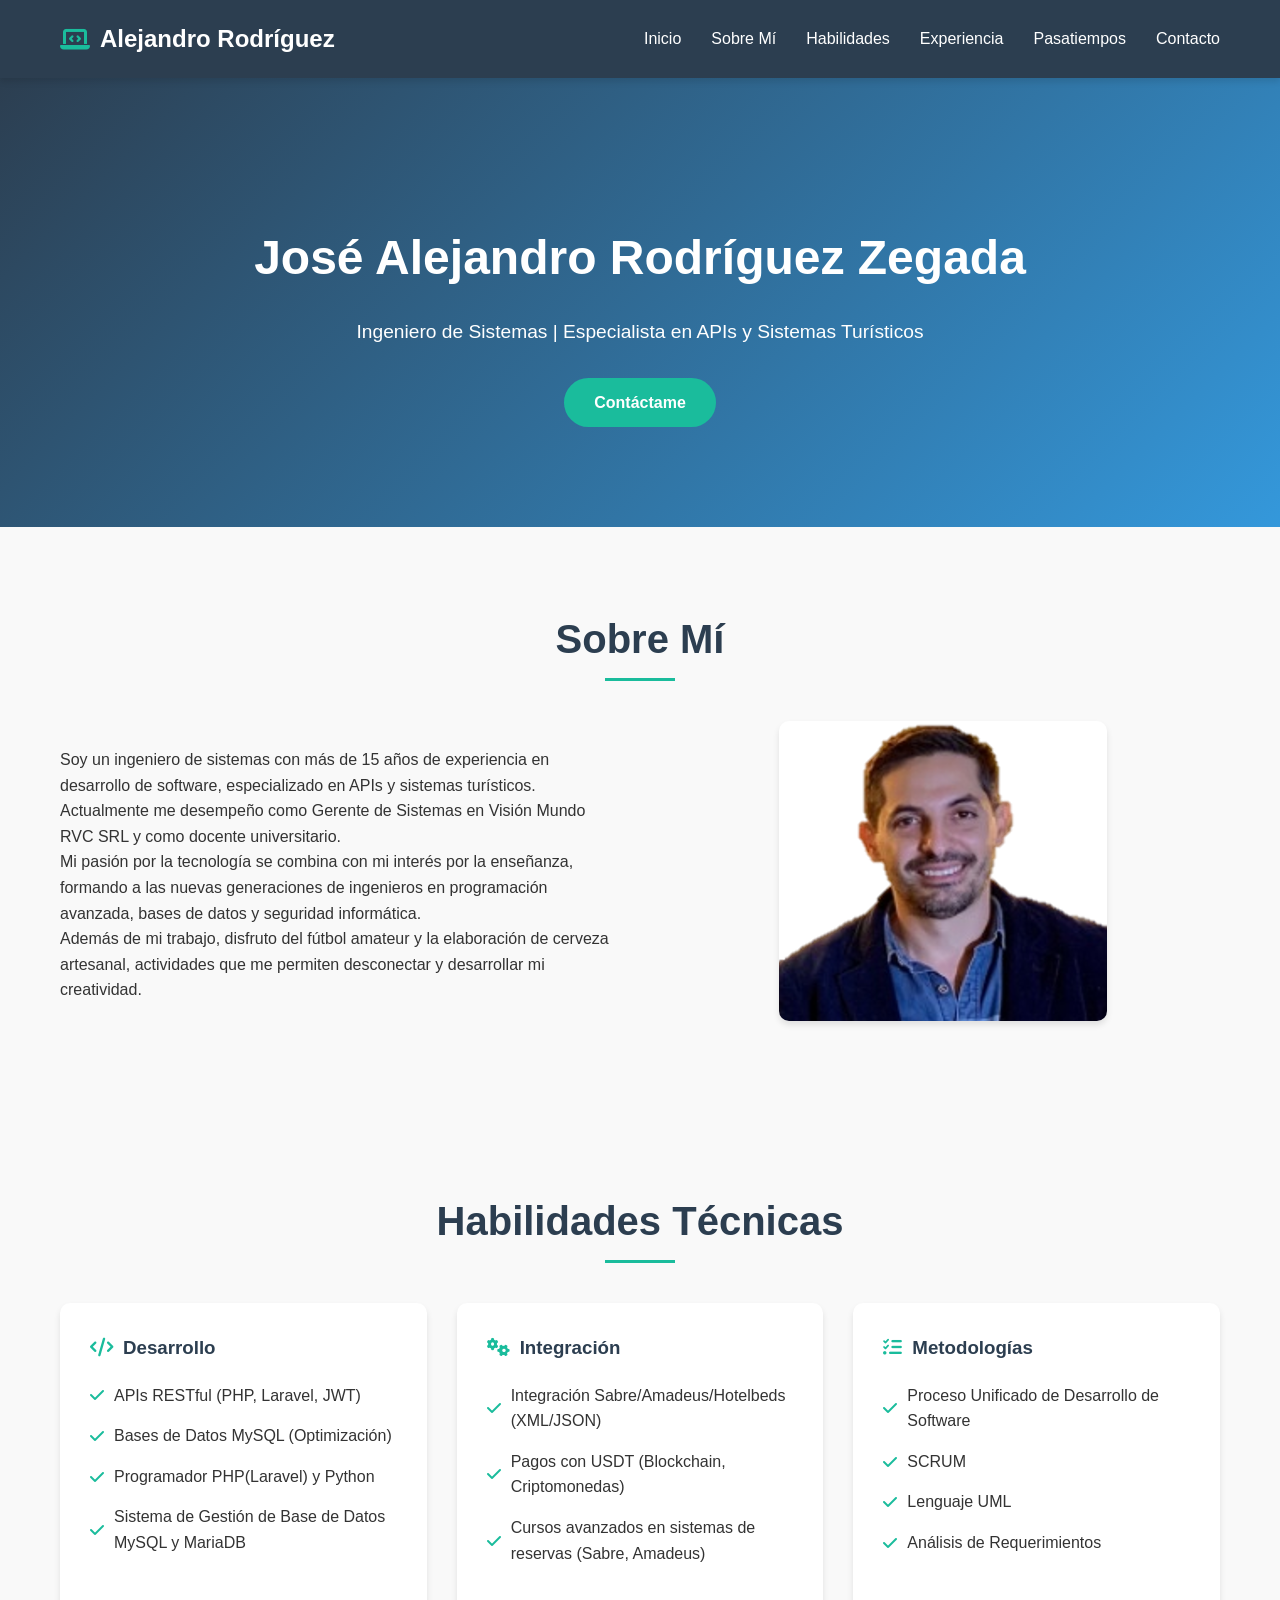
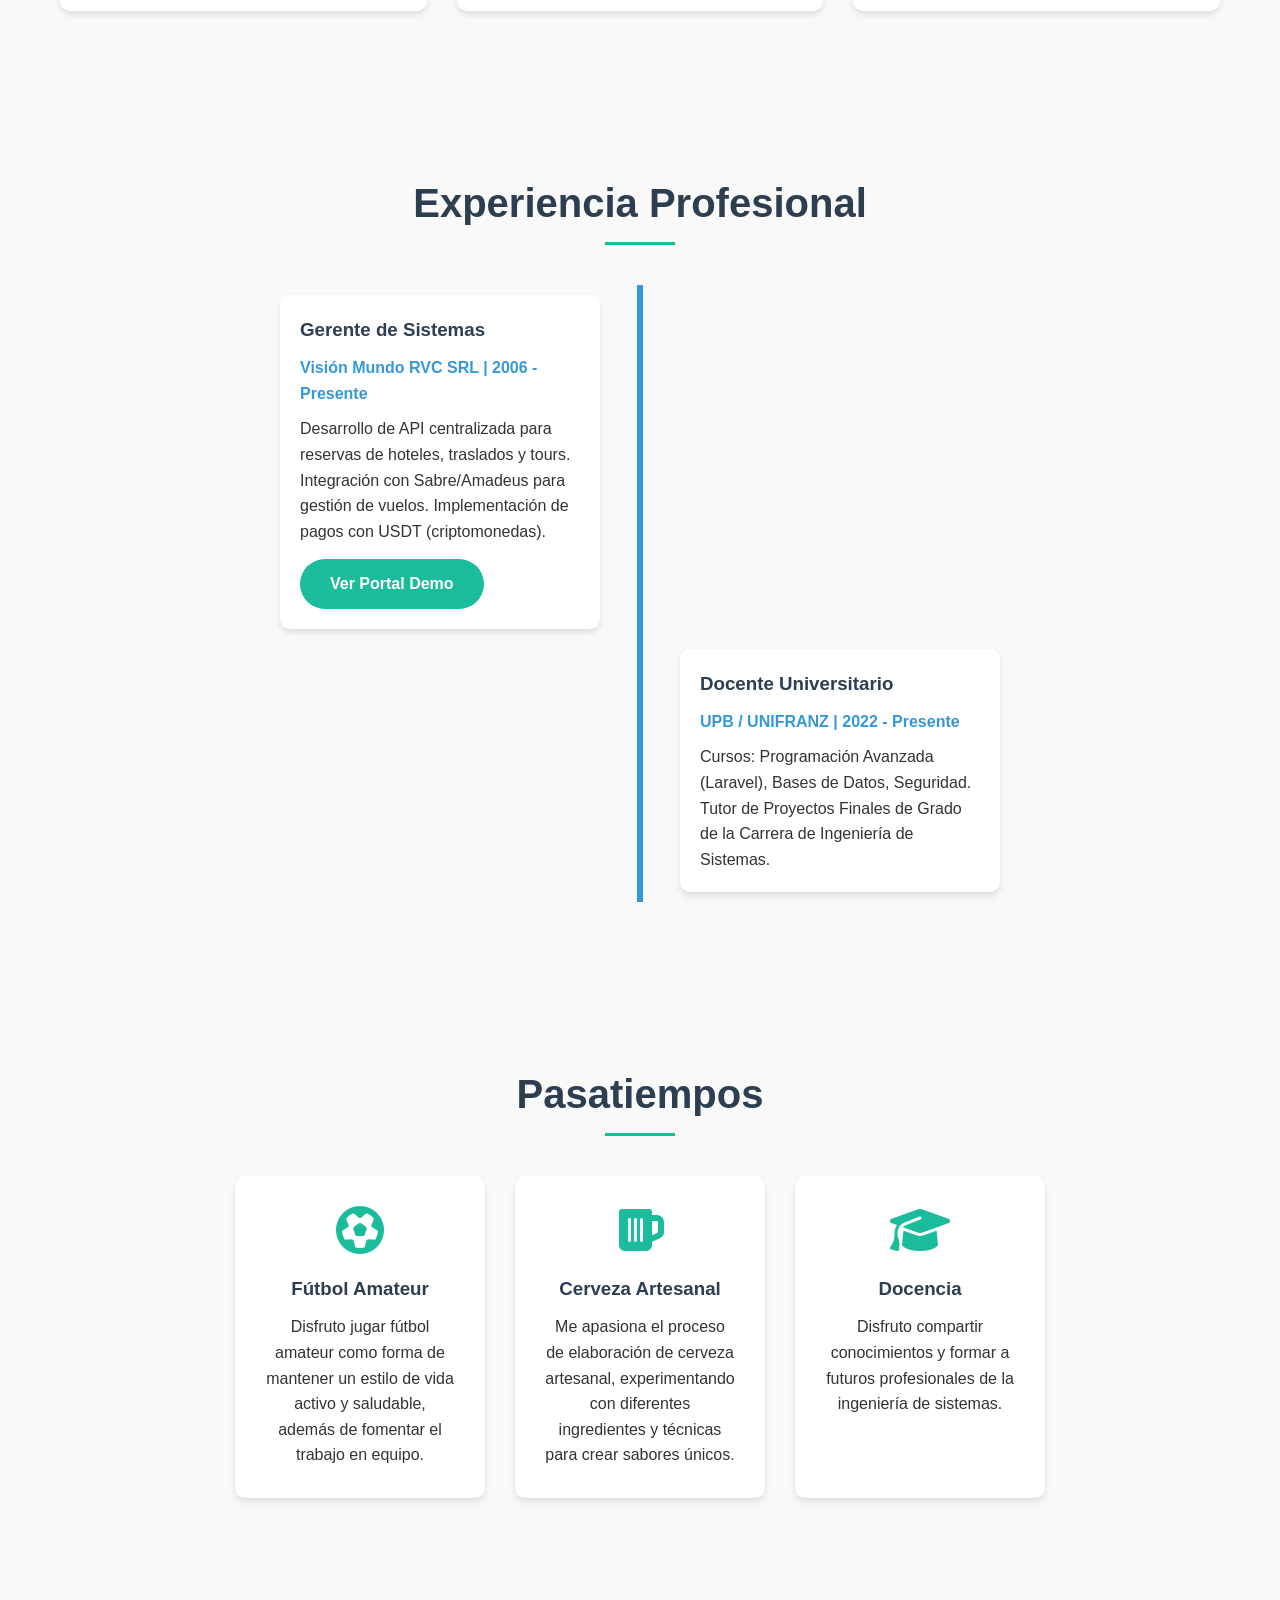
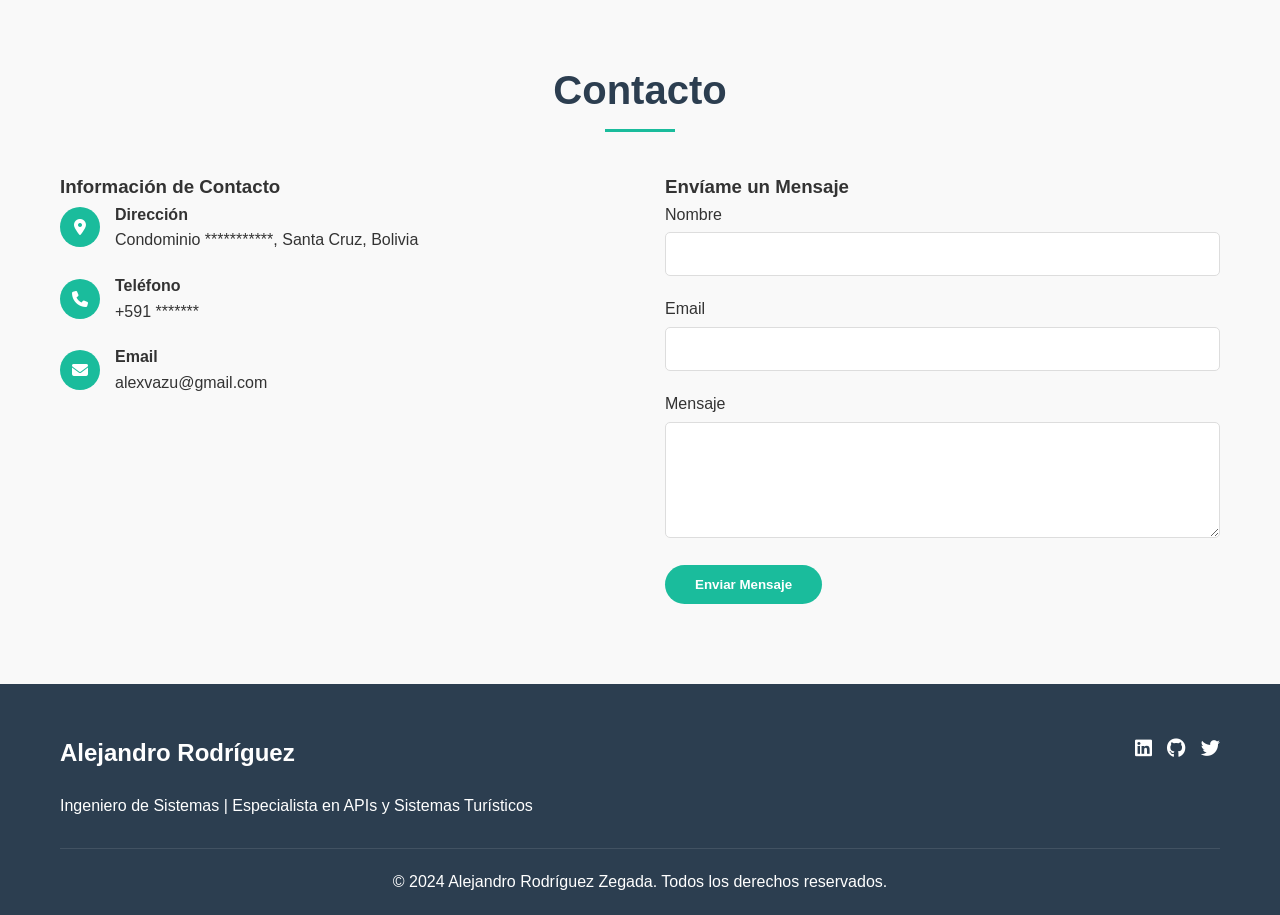
==== index.html @ cf1eb177 "Favicon Feliz Favicon Feliz" ====
<!DOCTYPE html>
<html lang="es">
<head>
    <meta charset="UTF-8">
    <meta name="viewport" content="width=device-width, initial-scale=1.0">
    <title>Alejandro Rodríguez Zegada - Ingeniero de Sistemas</title>
        <link rel="icon" href="data:image/svg+xml,<svg xmlns='http://www.w3.org/2000/svg' viewBox='0 0 100 100'><circle cx='50' cy='50' r='45' fill='%232c3e50'/><circle cx='50' cy='35' r='12' fill='white'/><path d='M38,58 Q50,68 62,58 L62,65 Q50,75 38,65 Z' fill='white'/></svg>">
    <link rel="stylesheet" href="https://cdnjs.cloudflare.com/ajax/libs/font-awesome/6.4.0/css/all.min.css">
    <style>
        :root {
            --primary-color: #2c3e50;
            --secondary-color: #3498db;
            --accent-color: #1abc9c;
            --light-color: #ecf0f1;
            --dark-color: #2c3e50;
            --text-color: #333;
            --shadow: 0 4px 6px rgba(0, 0, 0, 0.1);
        }

        * {
            margin: 0;
            padding: 0;
            box-sizing: border-box;
            font-family: 'Segoe UI', Tahoma, Geneva, Verdana, sans-serif;
        }

        body {
            background-color: #f9f9f9;
            color: var(--text-color);
            line-height: 1.6;
        }

        .container {
            max-width: 1200px;
            margin: 0 auto;
            padding: 0 20px;
        }

        /* Header & Navigation */
        header {
            background-color: var(--primary-color);
            color: white;
            position: fixed;
            width: 100%;
            top: 0;
            z-index: 1000;
            box-shadow: var(--shadow);
        }

        nav {
            display: flex;
            justify-content: space-between;
            align-items: center;
            padding: 20px 0;
        }

        .logo {
            font-size: 1.5rem;
            font-weight: bold;
            display: flex;
            align-items: center;
        }

        .logo i {
            margin-right: 10px;
            color: var(--accent-color);
        }

        .nav-links {
            display: flex;
            list-style: none;
        }

        .nav-links li {
            margin-left: 30px;
        }

        .nav-links a {
            color: white;
            text-decoration: none;
            font-weight: 500;
            transition: color 0.3s;
        }

        .nav-links a:hover {
            color: var(--accent-color);
        }

        .hamburger {
            display: none;
            cursor: pointer;
        }

        /* Hero Section */
        .hero {
            background: linear-gradient(135deg, var(--primary-color), var(--secondary-color));
            color: white;
            padding: 150px 0 100px;
            text-align: center;
            margin-top: 70px;
        }

        .hero h1 {
            font-size: 3rem;
            margin-bottom: 20px;
        }

        .hero p {
            font-size: 1.2rem;
            max-width: 700px;
            margin: 0 auto 30px;
        }

        .btn {
            display: inline-block;
            background-color: var(--accent-color);
            color: white;
            padding: 12px 30px;
            border-radius: 30px;
            text-decoration: none;
            font-weight: bold;
            transition: all 0.3s;
            border: none;
            cursor: pointer;
        }

        .btn:hover {
            background-color: #16a085;
            transform: translateY(-3px);
            box-shadow: 0 10px 20px rgba(0, 0, 0, 0.2);
        }

        /* Sections */
        section {
            padding: 80px 0;
        }

        .section-title {
            text-align: center;
            margin-bottom: 50px;
            position: relative;
        }

        .section-title h2 {
            font-size: 2.5rem;
            color: var(--primary-color);
            display: inline-block;
        }

        .section-title h2::after {
            content: '';
            position: absolute;
            width: 70px;
            height: 3px;
            background-color: var(--accent-color);
            bottom: -10px;
            left: 50%;
            transform: translateX(-50%);
        }

        /* About Section */
        .about-content {
            display: flex;
            align-items: center;
            gap: 50px;
        }

        .about-text {
            flex: 1;
        }

        .about-image {
            flex: 1;
            text-align: center;
        }

        .about-image img {
            max-width: 100%;
            border-radius: 10px;
            box-shadow: var(--shadow);
        }

        /* Skills Section */
        .skills-container {
            display: grid;
            grid-template-columns: repeat(auto-fit, minmax(300px, 1fr));
            gap: 30px;
        }

        .skill-category {
            background-color: white;
            padding: 30px;
            border-radius: 10px;
            box-shadow: var(--shadow);
            transition: transform 0.3s;
        }

        .skill-category:hover {
            transform: translateY(-10px);
        }

        .skill-category h3 {
            color: var(--primary-color);
            margin-bottom: 20px;
            display: flex;
            align-items: center;
        }

        .skill-category h3 i {
            margin-right: 10px;
            color: var(--accent-color);
        }

        .skill-list {
            list-style: none;
        }

        .skill-list li {
            margin-bottom: 15px;
            display: flex;
            align-items: center;
        }

        .skill-list li i {
            color: var(--accent-color);
            margin-right: 10px;
        }

        /* Experience Section */
        .timeline {
            position: relative;
            max-width: 800px;
            margin: 0 auto;
        }

        .timeline::after {
            content: '';
            position: absolute;
            width: 6px;
            background-color: var(--secondary-color);
            top: 0;
            bottom: 0;
            left: 50%;
            margin-left: -3px;
        }

        .timeline-item {
            padding: 10px 40px;
            position: relative;
            width: 50%;
            box-sizing: border-box;
        }

        .timeline-item:nth-child(odd) {
            left: 0;
        }

        .timeline-item:nth-child(even) {
            left: 50%;
        }

        .timeline-content {
            padding: 20px;
            background-color: white;
            border-radius: 10px;
            box-shadow: var(--shadow);
        }

        .timeline-content h3 {
            color: var(--primary-color);
            margin-bottom: 10px;
        }

        .timeline-content .date {
            color: var(--secondary-color);
            font-weight: bold;
            margin-bottom: 10px;
        }

        /* Hobbies Section */
        .hobbies-container {
            display: flex;
            justify-content: center;
            gap: 30px;
            flex-wrap: wrap;
        }

        .hobby-card {
            background-color: white;
            border-radius: 10px;
            padding: 30px;
            width: 250px;
            text-align: center;
            box-shadow: var(--shadow);
            transition: transform 0.3s;
        }

        .hobby-card:hover {
            transform: translateY(-10px);
        }

        .hobby-card i {
            font-size: 3rem;
            color: var(--accent-color);
            margin-bottom: 20px;
        }

        .hobby-card h3 {
            color: var(--primary-color);
            margin-bottom: 10px;
        }

        /* Contact Section */
        .contact-container {
            display: flex;
            gap: 50px;
        }

        .contact-info {
            flex: 1;
        }

        .contact-form {
            flex: 1;
        }

        .contact-item {
            display: flex;
            align-items: center;
            margin-bottom: 20px;
        }

        .contact-item i {
            background-color: var(--accent-color);
            color: white;
            width: 40px;
            height: 40px;
            border-radius: 50%;
            display: flex;
            align-items: center;
            justify-content: center;
            margin-right: 15px;
        }

        .form-group {
            margin-bottom: 20px;
        }

        .form-group label {
            display: block;
            margin-bottom: 5px;
            font-weight: 500;
        }

        .form-group input,
        .form-group textarea {
            width: 100%;
            padding: 12px;
            border: 1px solid #ddd;
            border-radius: 5px;
            font-size: 1rem;
        }

        /* Footer */
        footer {
            background-color: var(--primary-color);
            color: white;
            padding: 50px 0 20px;
        }

        .footer-content {
            display: flex;
            justify-content: space-between;
            margin-bottom: 30px;
        }

        .footer-logo {
            font-size: 1.5rem;
            font-weight: bold;
            margin-bottom: 20px;
        }

        .social-links {
            display: flex;
            gap: 15px;
        }

        .social-links a {
            color: white;
            font-size: 1.2rem;
            transition: color 0.3s;
        }

        .social-links a:hover {
            color: var(--accent-color);
        }

        .copyright {
            text-align: center;
            padding-top: 20px;
            border-top: 1px solid rgba(255, 255, 255, 0.1);
        }

        /* Responsive Design */
        @media (max-width: 768px) {
            .nav-links {
                display: none;
                flex-direction: column;
                position: absolute;
                top: 70px;
                left: 0;
                width: 100%;
                background-color: var(--primary-color);
                padding: 20px;
                box-shadow: var(--shadow);
            }

            .nav-links.active {
                display: flex;
            }

            .nav-links li {
                margin: 10px 0;
            }

            .hamburger {
                display: block;
            }

            .hero h1 {
                font-size: 2.2rem;
            }

            .about-content {
                flex-direction: column;
            }

            .timeline::after {
                left: 31px;
            }

            .timeline-item {
                width: 100%;
                padding-left: 70px;
                padding-right: 25px;
            }

            .timeline-item:nth-child(even) {
                left: 0;
            }

            .contact-container {
                flex-direction: column;
            }
        }
    </style>
</head>
<body>
    <!-- Header & Navigation -->
    <header>
        <div class="container">
            <nav>
                <div class="logo">
                    <i class="fas fa-laptop-code"></i>
                    <span>Alejandro Rodríguez</span>
                </div>
                <ul class="nav-links">
                    <li><a href="#home">Inicio</a></li>
                    <li><a href="#about">Sobre Mí</a></li>
                    <li><a href="#skills">Habilidades</a></li>
                    <li><a href="#experience">Experiencia</a></li>
                    <li><a href="#hobbies">Pasatiempos</a></li>
                    <li><a href="#contact">Contacto</a></li>
                </ul>
                <div class="hamburger">
                    <i class="fas fa-bars"></i>
                </div>
            </nav>
        </div>
    </header>

    <!-- Hero Section -->
    <section id="home" class="hero">
        <div class="container">
            <h1>José Alejandro Rodríguez Zegada</h1>
            <p>Ingeniero de Sistemas | Especialista en APIs y Sistemas Turísticos</p>
            <a href="#contact" class="btn">Contáctame</a>
        </div>
    </section>

    <!-- About Section -->
    <section id="about" class="about">
        <div class="container">
            <div class="section-title">
                <h2>Sobre Mí</h2>
            </div>
            <div class="about-content">
                <div class="about-text">
                    <p>Soy un ingeniero de sistemas con más de 15 años de experiencia en desarrollo de software, especializado en APIs y sistemas turísticos. Actualmente me desempeño como Gerente de Sistemas en Visión Mundo RVC SRL y como docente universitario.</p>
                    <p>Mi pasión por la tecnología se combina con mi interés por la enseñanza, formando a las nuevas generaciones de ingenieros en programación avanzada, bases de datos y seguridad informática.</p>
                    <p>Además de mi trabajo, disfruto del fútbol amateur y la elaboración de cerveza artesanal, actividades que me permiten desconectar y desarrollar mi creatividad.</p>
                </div>
                <div class="about-image">
                    <!-- Placeholder for profile image -->
                    
                        <img src="fotoAleTipoCarnet.png" alt="Alejandro Rodríguez Zegada" class="profile-img">
                    
                </div>
            </div>
        </div>
    </section>

    <!-- Skills Section -->
    <section id="skills" class="skills">
        <div class="container">
            <div class="section-title">
                <h2>Habilidades Técnicas</h2>
            </div>
            <div class="skills-container">
                <div class="skill-category">
                    <h3><i class="fas fa-code"></i> Desarrollo</h3>
                    <ul class="skill-list">
                        <li><i class="fas fa-check"></i> APIs RESTful (PHP, Laravel, JWT)</li>
                        <li><i class="fas fa-check"></i> Bases de Datos MySQL (Optimización)</li>
                        <li><i class="fas fa-check"></i> Programador PHP(Laravel) y Python</li>
                        <li><i class="fas fa-check"></i> Sistema de Gestión de Base de Datos MySQL y MariaDB</li>
                    </ul>
                </div>
                <div class="skill-category">
                    <h3><i class="fas fa-cogs"></i> Integración</h3>
                    <ul class="skill-list">
                        <li><i class="fas fa-check"></i> Integración Sabre/Amadeus/Hotelbeds (XML/JSON)</li>
                        <li><i class="fas fa-check"></i> Pagos con USDT (Blockchain, Criptomonedas)</li>
                        <li><i class="fas fa-check"></i> Cursos avanzados en sistemas de reservas (Sabre, Amadeus)</li>
                    </ul>
                </div>
                <div class="skill-category">
                    <h3><i class="fas fa-tasks"></i> Metodologías</h3>
                    <ul class="skill-list">
                        <li><i class="fas fa-check"></i> Proceso Unificado de Desarrollo de Software</li>
                        <li><i class="fas fa-check"></i> SCRUM</li>
                        <li><i class="fas fa-check"></i> Lenguaje UML</li>
                        <li><i class="fas fa-check"></i> Análisis de Requerimientos</li>
                    </ul>
                </div>
            </div>
        </div>
    </section>

    <!-- Experience Section -->
    <section id="experience" class="experience">
        <div class="container">
            <div class="section-title">
                <h2>Experiencia Profesional</h2>
            </div>
            <div class="timeline">
                <div class="timeline-item">
                    <div class="timeline-content">
                        <h3>Gerente de Sistemas</h3>
                        <div class="date">Visión Mundo RVC SRL | 2006 - Presente</div>
                        <p>Desarrollo de API centralizada para reservas de hoteles, traslados y tours. Integración con Sabre/Amadeus para gestión de vuelos. Implementación de pagos con USDT (criptomonedas).</p>
                        <a href="https://pruebas.travelamedida.com" target="_blank" class="btn" style="margin-top: 15px;">Ver Portal Demo</a>
                    </div>
                </div>
                <div class="timeline-item">
                    <div class="timeline-content">
                        <h3>Docente Universitario</h3>
                        <div class="date">UPB / UNIFRANZ | 2022 - Presente</div>
                        <p>Cursos: Programación Avanzada (Laravel), Bases de Datos, Seguridad. Tutor de Proyectos Finales de Grado de la Carrera de Ingeniería de Sistemas.</p>
                    </div>
                </div>
            </div>
        </div>
    </section>

    <!-- Hobbies Section -->
    <section id="hobbies" class="hobbies">
        <div class="container">
            <div class="section-title">
                <h2>Pasatiempos</h2>
            </div>
            <div class="hobbies-container">
                <div class="hobby-card">
                    <i class="fas fa-futbol"></i>
                    <h3>Fútbol Amateur</h3>
                    <p>Disfruto jugar fútbol amateur como forma de mantener un estilo de vida activo y saludable, además de fomentar el trabajo en equipo.</p>
                </div>
                <div class="hobby-card">
                    <i class="fas fa-beer"></i>
                    <h3>Cerveza Artesanal</h3>
                    <p>Me apasiona el proceso de elaboración de cerveza artesanal, experimentando con diferentes ingredientes y técnicas para crear sabores únicos.</p>
                </div>
                <div class="hobby-card">
                    <i class="fas fa-graduation-cap"></i>
                    <h3>Docencia</h3>
                    <p>Disfruto compartir conocimientos y formar a futuros profesionales de la ingeniería de sistemas.</p>
                </div>
            </div>
        </div>
    </section>

    <!-- Contact Section -->
    <section id="contact" class="contact">
        <div class="container">
            <div class="section-title">
                <h2>Contacto</h2>
            </div>
            <div class="contact-container">
                <div class="contact-info">
                    <h3>Información de Contacto</h3>
                    <div class="contact-item">
                        <i class="fas fa-map-marker-alt"></i>
                        <div>
                            <h4>Dirección</h4>
                            <p>Condominio ***********, Santa Cruz, Bolivia</p>
                        </div>
                    </div>
                    <div class="contact-item">
                        <i class="fas fa-phone"></i>
                        <div>
                            <h4>Teléfono</h4>
                            <p>+591 *******</p>
                        </div>
                    </div>
                    <div class="contact-item">
                        <i class="fas fa-envelope"></i>
                        <div>
                            <h4>Email</h4>
                            <p>alexvazu@gmail.com</p>
                        </div>
                    </div>
                </div>
                <div class="contact-form">
                    <h3>Envíame un Mensaje</h3>
    <form  action="https://formspree.io/f/mpwoknrr" id="contactForm" method="POST">
                        <div class="form-group">
                            <label for="name">Nombre</label>
                            <input type="text" id="name" name="name" required>
                        </div>
                        <div class="form-group">
                            <label for="email">Email</label>
                            <input type="email" name="email" id="email" required>
                        </div>
                        <div class="form-group">
                            <label for="message">Mensaje</label>
                            <textarea name="message" id="message" rows="5" required></textarea>
                        </div>
                         <div class="form-message" id="formMessage"></div>
                        <button type="submit" class="btn" id="submitBtn">Enviar Mensaje</button>
                       
                    </form>
                </div>
            </div>
        </div>
    </section>

    <!-- Footer -->
    <footer>
        <div class="container">
            <div class="footer-content">
                <div>
                    <div class="footer-logo">Alejandro Rodríguez</div>
                    <p>Ingeniero de Sistemas | Especialista en APIs y Sistemas Turísticos</p>
                </div>
                <div class="social-links">
                    <a href="#"><i class="fab fa-linkedin"></i></a>
                    <a href="#"><i class="fab fa-github"></i></a>
                    <a href="#"><i class="fab fa-twitter"></i></a>
                </div>
            </div>
            <div class="copyright">
                <p>&copy; 2024 Alejandro Rodríguez Zegada. Todos los derechos reservados.</p>
            </div>
        </div>
    </footer>

    <script>
        // Mobile Navigation Toggle
        const hamburger = document.querySelector('.hamburger');
        const navLinks = document.querySelector('.nav-links');

        hamburger.addEventListener('click', () => {
            navLinks.classList.toggle('active');
        });

        // Smooth Scrolling
        document.querySelectorAll('a[href^="#"]').forEach(anchor => {
            anchor.addEventListener('click', function (e) {
                e.preventDefault();
                
                const targetId = this.getAttribute('href');
                if (targetId === '#') return;
                
                const targetElement = document.querySelector(targetId);
                if (targetElement) {
                    window.scrollTo({
                        top: targetElement.offsetTop - 70,
                        behavior: 'smooth'
                    });
                    
                    // Close mobile menu if open
                    if (navLinks.classList.contains('active')) {
                        navLinks.classList.remove('active');
                    }
                }
            });
        });

        // Form Submission con Formspree
        const contactForm = document.getElementById('contactForm');
        const submitBtn = document.getElementById('submitBtn');
        const formMessage = document.getElementById('formMessage');

        contactForm.addEventListener('submit', async function(e) {
            e.preventDefault();
            
            // Cambiar texto del botón y deshabilitar
            submitBtn.innerHTML = '<i class="fas fa-spinner fa-spin"></i> Enviando...';
            submitBtn.disabled = true;
            
            try {
                const formData = new FormData(contactForm);
                const response = await fetch(contactForm.action, {
                    method: 'POST',
                    body: formData,
                    headers: {
                        'Accept': 'application/json'
                    }
                });
                
                if (response.ok) {
                    alert('¡Gracias por tu mensaje! Me pondré en contacto contigo pronto.');
                    contactForm.reset();
                    formMessage.textContent = '¡Gracias por tu mensaje! Me pondré en contacto contigo pronto.';
                    formMessage.className = 'form-message success';
                    contactForm.reset();
                } else {
                    throw new Error('Error en el envío');
                }
            } catch (error) {
                formMessage.textContent = 'Hubo un error al enviar el mensaje. Por favor, intenta nuevamente.';
                formMessage.className = 'form-message error';
            } finally {
                // Restaurar botón
                submitBtn.innerHTML = 'Enviar Mensaje';
                submitBtn.disabled = false;
                
                // Ocultar mensaje después de 5 segundos
                setTimeout(() => {
                    formMessage.style.display = 'none';
                }, 5000);
            }
        });
    </script>
</body>
</html>
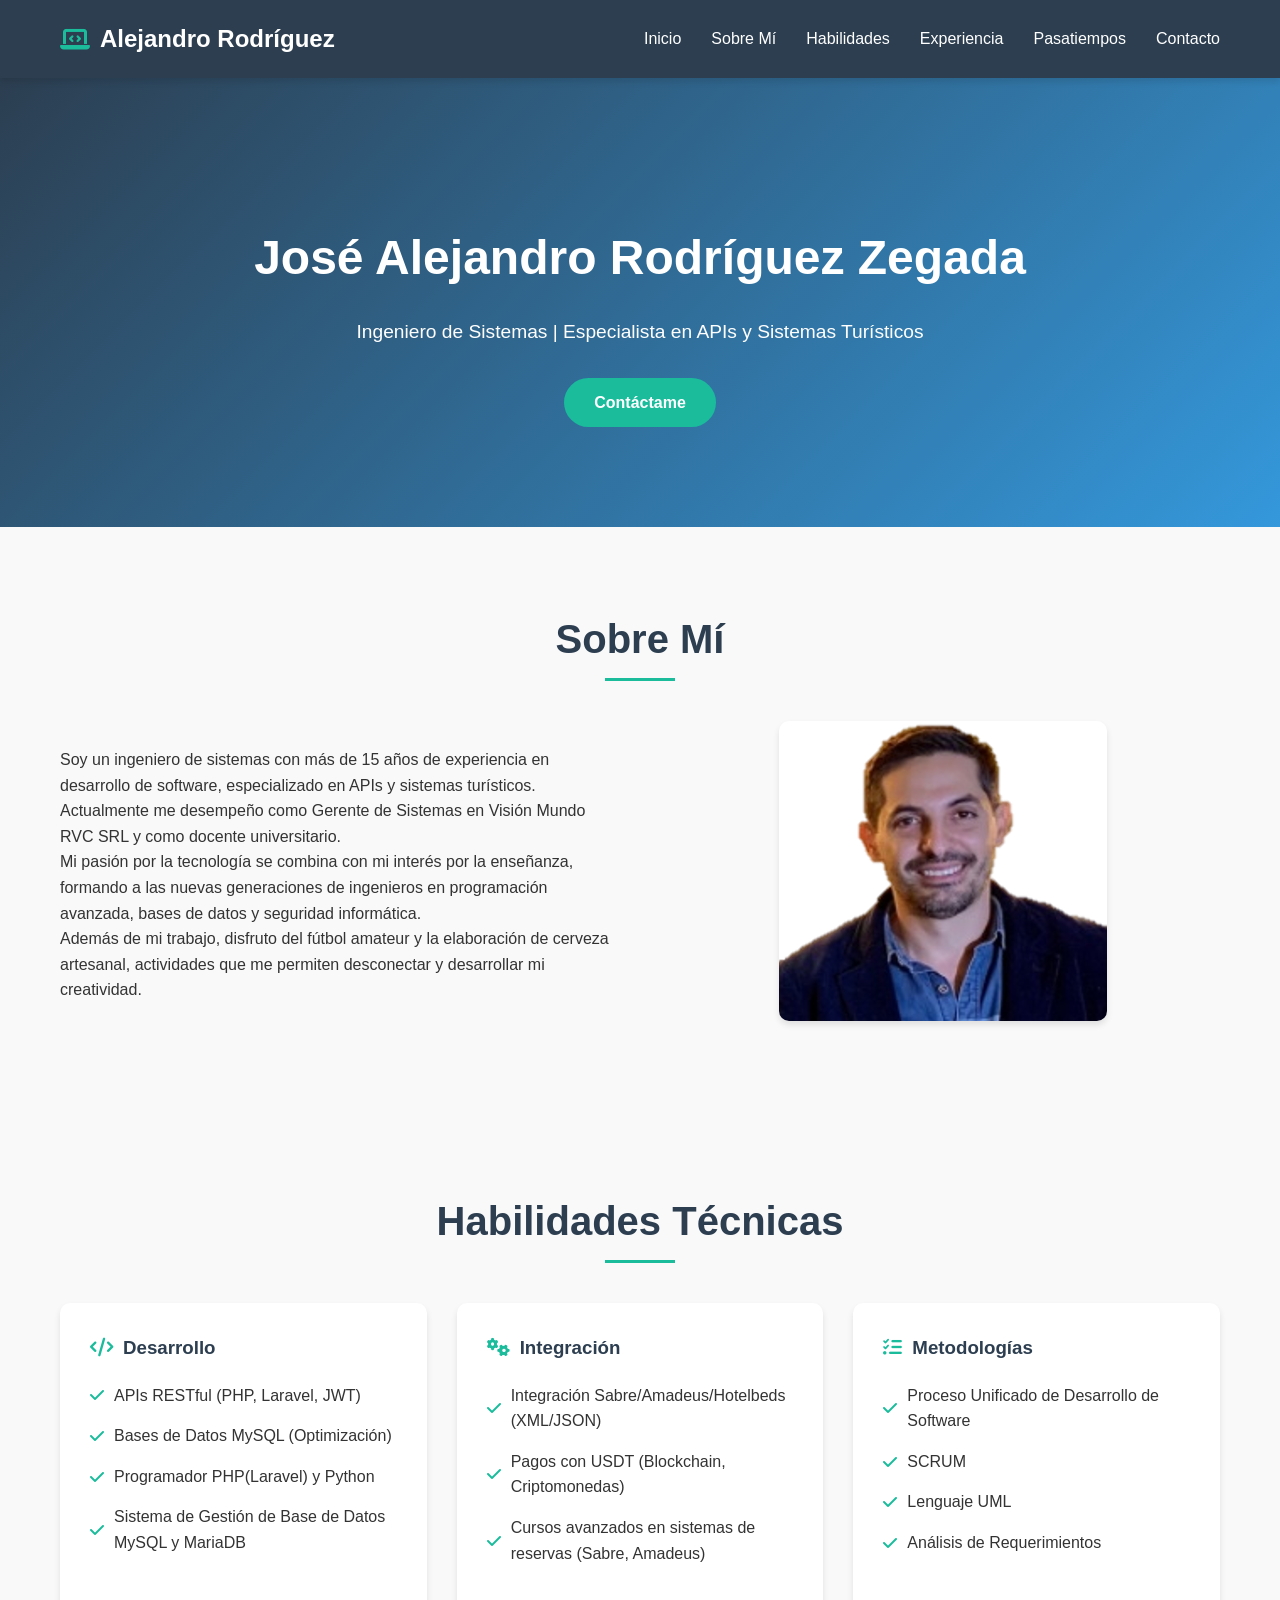
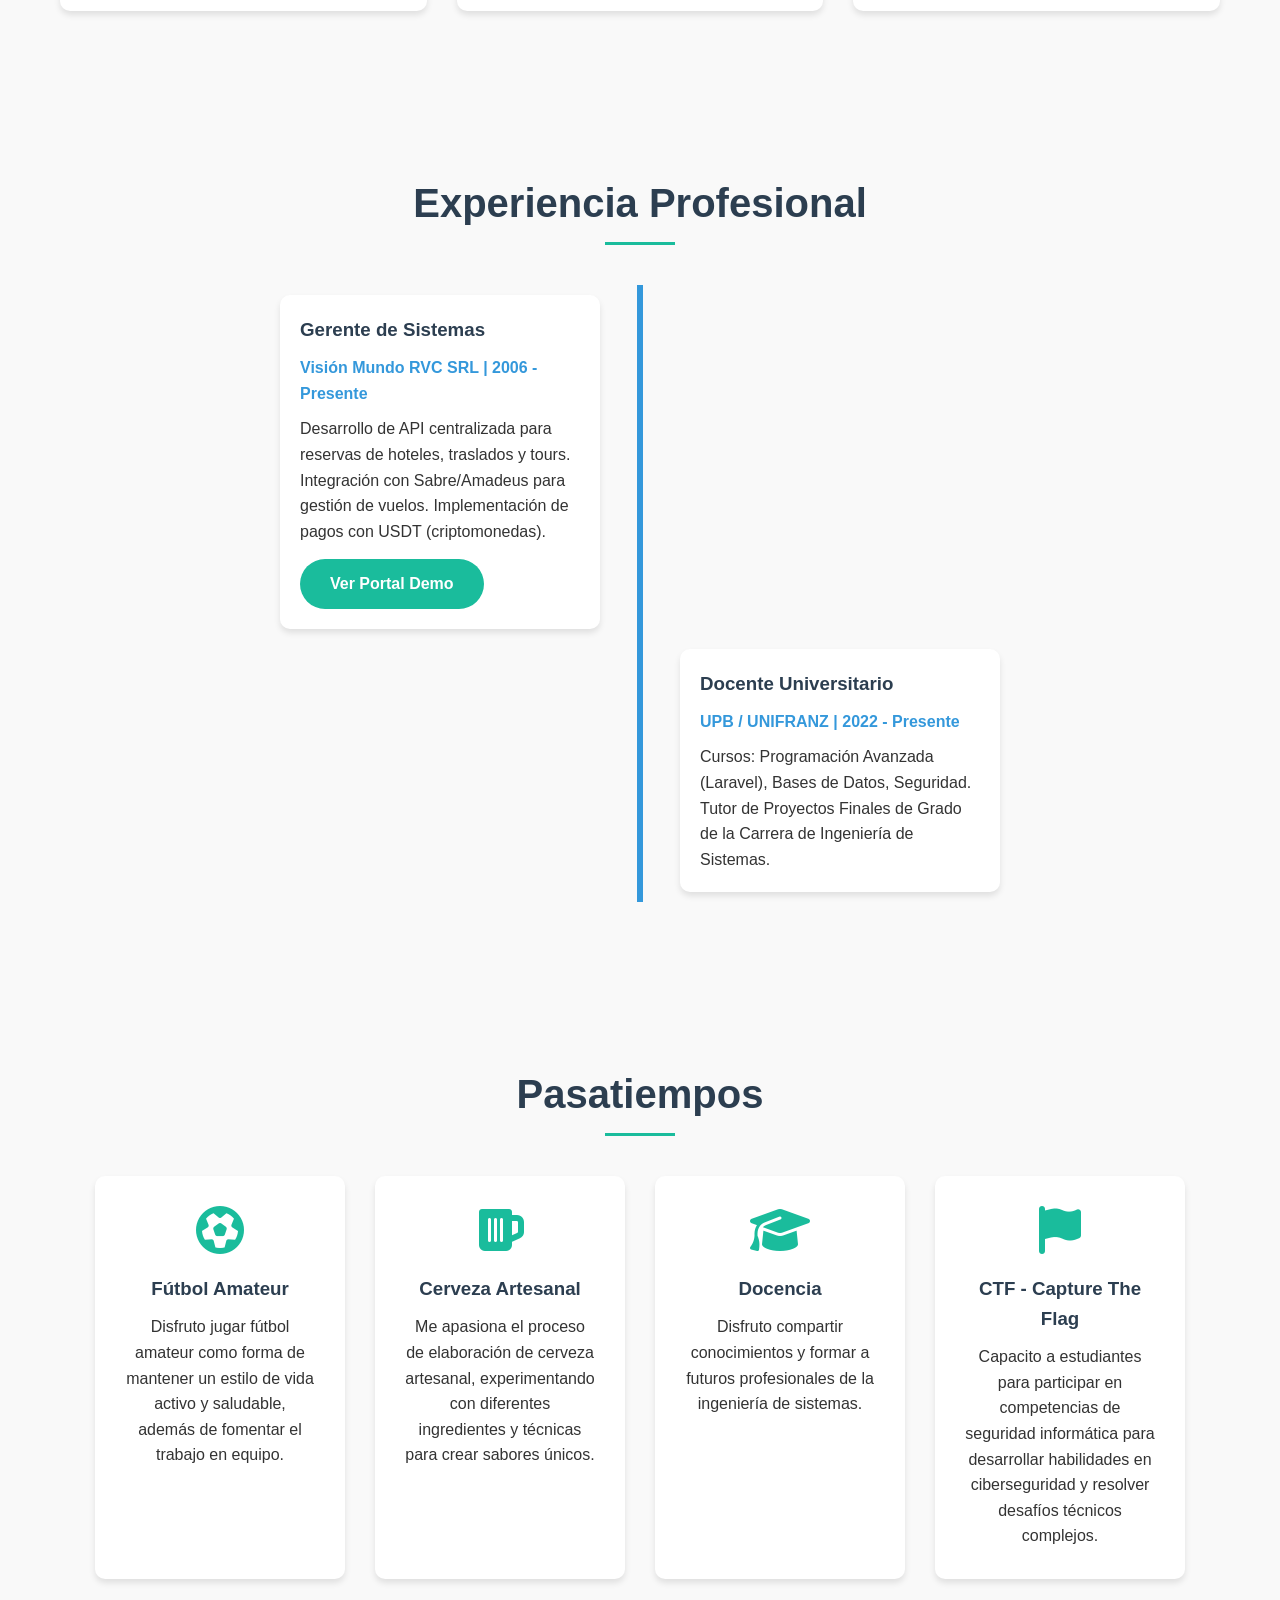
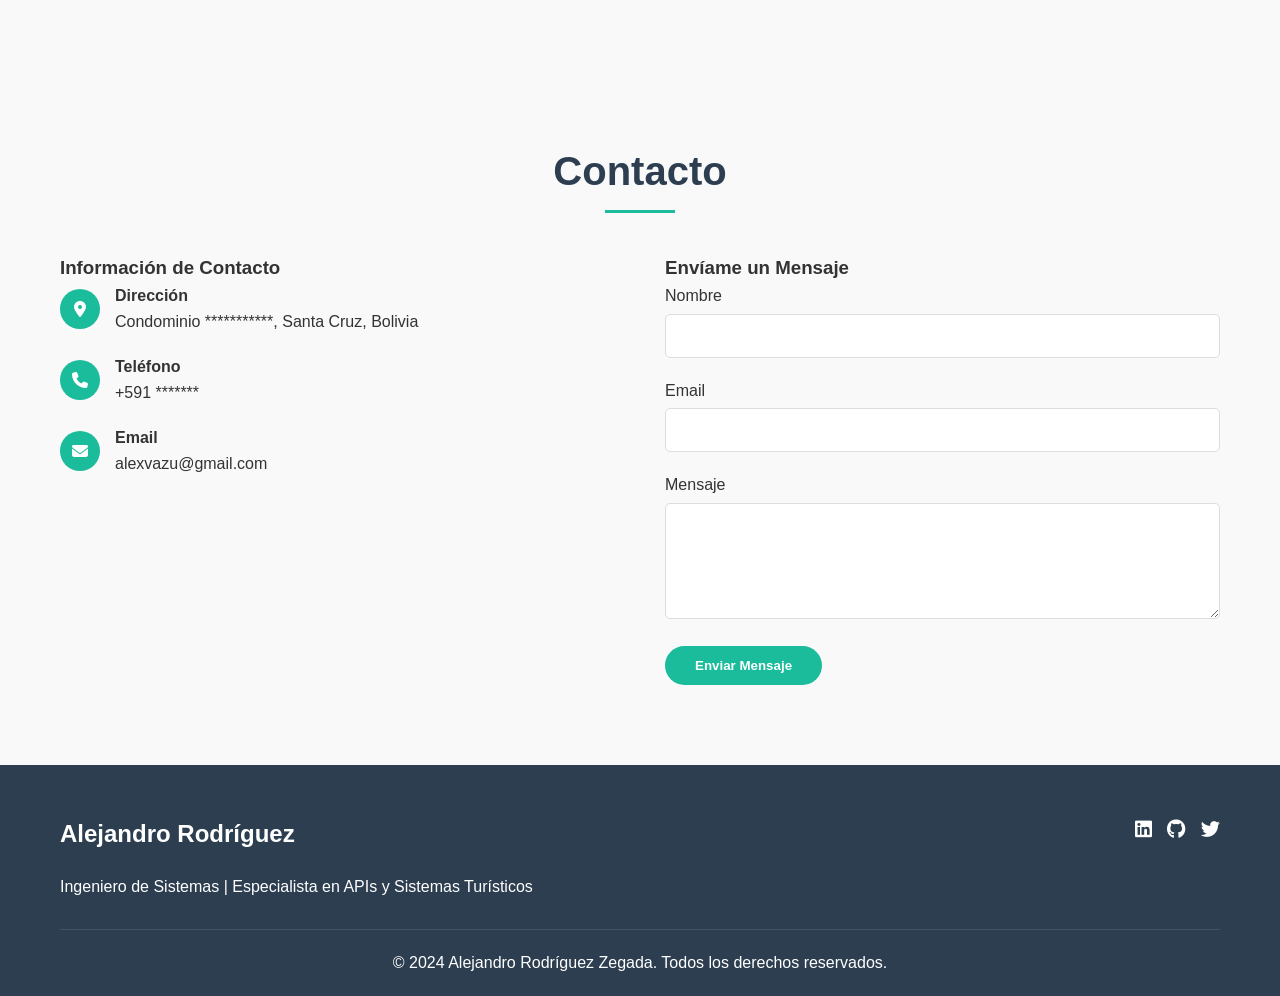
==== commit e9ffd771: "Mejoras en Pasatiempos Mejora en pasatiempos" ====
--- a/index.html
+++ b/index.html
@@ -4,7 +4,7 @@
     <meta charset="UTF-8">
     <meta name="viewport" content="width=device-width, initial-scale=1.0">
     <title>Alejandro Rodríguez Zegada - Ingeniero de Sistemas</title>
-        <link rel="icon" href="data:image/svg+xml,<svg xmlns='http://www.w3.org/2000/svg' viewBox='0 0 100 100'><circle cx='50' cy='50' r='45' fill='%232c3e50'/><circle cx='50' cy='35' r='12' fill='white'/><path d='M38,58 Q50,68 62,58 L62,65 Q50,75 38,65 Z' fill='white'/></svg>">
+    <link rel="icon" href="data:image/svg+xml,<svg xmlns='http://www.w3.org/2000/svg' viewBox='0 0 100 100'><circle cx='50' cy='50' r='45' fill='%232c3e50'/><circle cx='50' cy='35' r='12' fill='white'/><path d='M38,58 Q50,68 62,58 L62,65 Q50,75 38,65 Z' fill='white'/></svg>">
     <link rel="stylesheet" href="https://cdnjs.cloudflare.com/ajax/libs/font-awesome/6.4.0/css/all.min.css">
     <style>
         :root {
@@ -45,6 +45,11 @@
             top: 0;
             z-index: 1000;
             box-shadow: var(--shadow);
+            transition: all 0.3s ease;
+        }
+
+        header.scrolled {
+            padding: 5px 0;
         }
 
         nav {
@@ -52,6 +57,11 @@
             justify-content: space-between;
             align-items: center;
             padding: 20px 0;
+            transition: all 0.3s ease;
+        }
+
+        header.scrolled nav {
+            padding: 10px 0;
         }
 
         .logo {
@@ -80,6 +90,22 @@
             text-decoration: none;
             font-weight: 500;
             transition: color 0.3s;
+            position: relative;
+        }
+
+        .nav-links a::after {
+            content: '';
+            position: absolute;
+            width: 0;
+            height: 2px;
+            bottom: -5px;
+            left: 0;
+            background-color: var(--accent-color);
+            transition: width 0.3s;
+        }
+
+        .nav-links a:hover::after {
+            width: 100%;
         }
 
         .nav-links a:hover {
@@ -103,12 +129,14 @@
         .hero h1 {
             font-size: 3rem;
             margin-bottom: 20px;
+            animation: fadeInDown 1s ease;
         }
 
         .hero p {
             font-size: 1.2rem;
             max-width: 700px;
             margin: 0 auto 30px;
+            animation: fadeInUp 1s ease 0.3s both;
         }
 
         .btn {
@@ -122,6 +150,7 @@
             transition: all 0.3s;
             border: none;
             cursor: pointer;
+            animation: fadeIn 1s ease 0.6s both;
         }
 
         .btn:hover {
@@ -178,6 +207,11 @@
             max-width: 100%;
             border-radius: 10px;
             box-shadow: var(--shadow);
+            transition: transform 0.3s;
+        }
+
+        .about-image img:hover {
+            transform: scale(1.02);
         }
 
         /* Skills Section */
@@ -264,6 +298,11 @@
             background-color: white;
             border-radius: 10px;
             box-shadow: var(--shadow);
+            transition: transform 0.3s;
+        }
+
+        .timeline-content:hover {
+            transform: translateY(-5px);
         }
 
         .timeline-content h3 {
@@ -359,6 +398,34 @@
             border: 1px solid #ddd;
             border-radius: 5px;
             font-size: 1rem;
+            transition: border-color 0.3s;
+        }
+
+        .form-group input:focus,
+        .form-group textarea:focus {
+            outline: none;
+            border-color: var(--accent-color);
+        }
+
+        .form-message {
+            margin-top: 15px;
+            padding: 10px;
+            border-radius: 5px;
+            display: none;
+        }
+
+        .form-message.success {
+            background-color: #d4edda;
+            color: #155724;
+            border: 1px solid #c3e6cb;
+            display: block;
+        }
+
+        .form-message.error {
+            background-color: #f8d7da;
+            color: #721c24;
+            border: 1px solid #f5c6cb;
+            display: block;
         }
 
         /* Footer */
@@ -399,6 +466,34 @@
             text-align: center;
             padding-top: 20px;
             border-top: 1px solid rgba(255, 255, 255, 0.1);
+        }
+
+        /* Animations */
+        @keyframes fadeIn {
+            from { opacity: 0; }
+            to { opacity: 1; }
+        }
+
+        @keyframes fadeInDown {
+            from {
+                opacity: 0;
+                transform: translateY(-20px);
+            }
+            to {
+                opacity: 1;
+                transform: translateY(0);
+            }
+        }
+
+        @keyframes fadeInUp {
+            from {
+                opacity: 0;
+                transform: translateY(20px);
+            }
+            to {
+                opacity: 1;
+                transform: translateY(0);
+            }
         }
 
         /* Responsive Design */
@@ -502,9 +597,7 @@
                 </div>
                 <div class="about-image">
                     <!-- Placeholder for profile image -->
-                    
-                        <img src="fotoAleTipoCarnet.png" alt="Alejandro Rodríguez Zegada" class="profile-img">
-                    
+                    <img src="fotoAleTipoCarnet.png" alt="Alejandro Rodríguez Zegada" class="profile-img">
                 </div>
             </div>
         </div>
@@ -594,6 +687,11 @@
                     <i class="fas fa-graduation-cap"></i>
                     <h3>Docencia</h3>
                     <p>Disfruto compartir conocimientos y formar a futuros profesionales de la ingeniería de sistemas.</p>
+                </div>
+                <div class="hobby-card">
+                    <i class="fas fa-flag"></i>
+                    <h3>CTF - Capture The Flag</h3>
+                    <p>Capacito a estudiantes para participar en competencias de seguridad informática para desarrollar habilidades en ciberseguridad y resolver desafíos técnicos complejos.</p>
                 </div>
             </div>
         </div>
@@ -632,7 +730,7 @@
                 </div>
                 <div class="contact-form">
                     <h3>Envíame un Mensaje</h3>
-    <form  action="https://formspree.io/f/mpwoknrr" id="contactForm" method="POST">
+                    <form action="https://formspree.io/f/mpwoknrr" id="contactForm" method="POST">
                         <div class="form-group">
                             <label for="name">Nombre</label>
                             <input type="text" id="name" name="name" required>
@@ -645,9 +743,8 @@
                             <label for="message">Mensaje</label>
                             <textarea name="message" id="message" rows="5" required></textarea>
                         </div>
-                         <div class="form-message" id="formMessage"></div>
+                        <div class="form-message" id="formMessage"></div>
                         <button type="submit" class="btn" id="submitBtn">Enviar Mensaje</button>
-                       
                     </form>
                 </div>
             </div>
@@ -663,9 +760,9 @@
                     <p>Ingeniero de Sistemas | Especialista en APIs y Sistemas Turísticos</p>
                 </div>
                 <div class="social-links">
-                    <a href="#"><i class="fab fa-linkedin"></i></a>
-                    <a href="#"><i class="fab fa-github"></i></a>
-                    <a href="#"><i class="fab fa-twitter"></i></a>
+                    <a href="https://www.linkedin.com/in/jose-alejandro-rodriguez-zegada-131968237/"><i class="fab fa-linkedin"></i></a>
+                    <a href="https://github.com/alexvazu8/"><i class="fab fa-github"></i></a>
+                    <a href="https://x.com/gavilanbom x"><i class="fab fa-twitter"></i></a>
                 </div>
             </div>
             <div class="copyright">
@@ -681,6 +778,16 @@
 
         hamburger.addEventListener('click', () => {
             navLinks.classList.toggle('active');
+        });
+
+        // Header scroll effect
+        window.addEventListener('scroll', () => {
+            const header = document.querySelector('header');
+            if (window.scrollY > 50) {
+                header.classList.add('scrolled');
+            } else {
+                header.classList.remove('scrolled');
+            }
         });
 
         // Smooth Scrolling
@@ -729,8 +836,6 @@
                 });
                 
                 if (response.ok) {
-                    alert('¡Gracias por tu mensaje! Me pondré en contacto contigo pronto.');
-                    contactForm.reset();
                     formMessage.textContent = '¡Gracias por tu mensaje! Me pondré en contacto contigo pronto.';
                     formMessage.className = 'form-message success';
                     contactForm.reset();
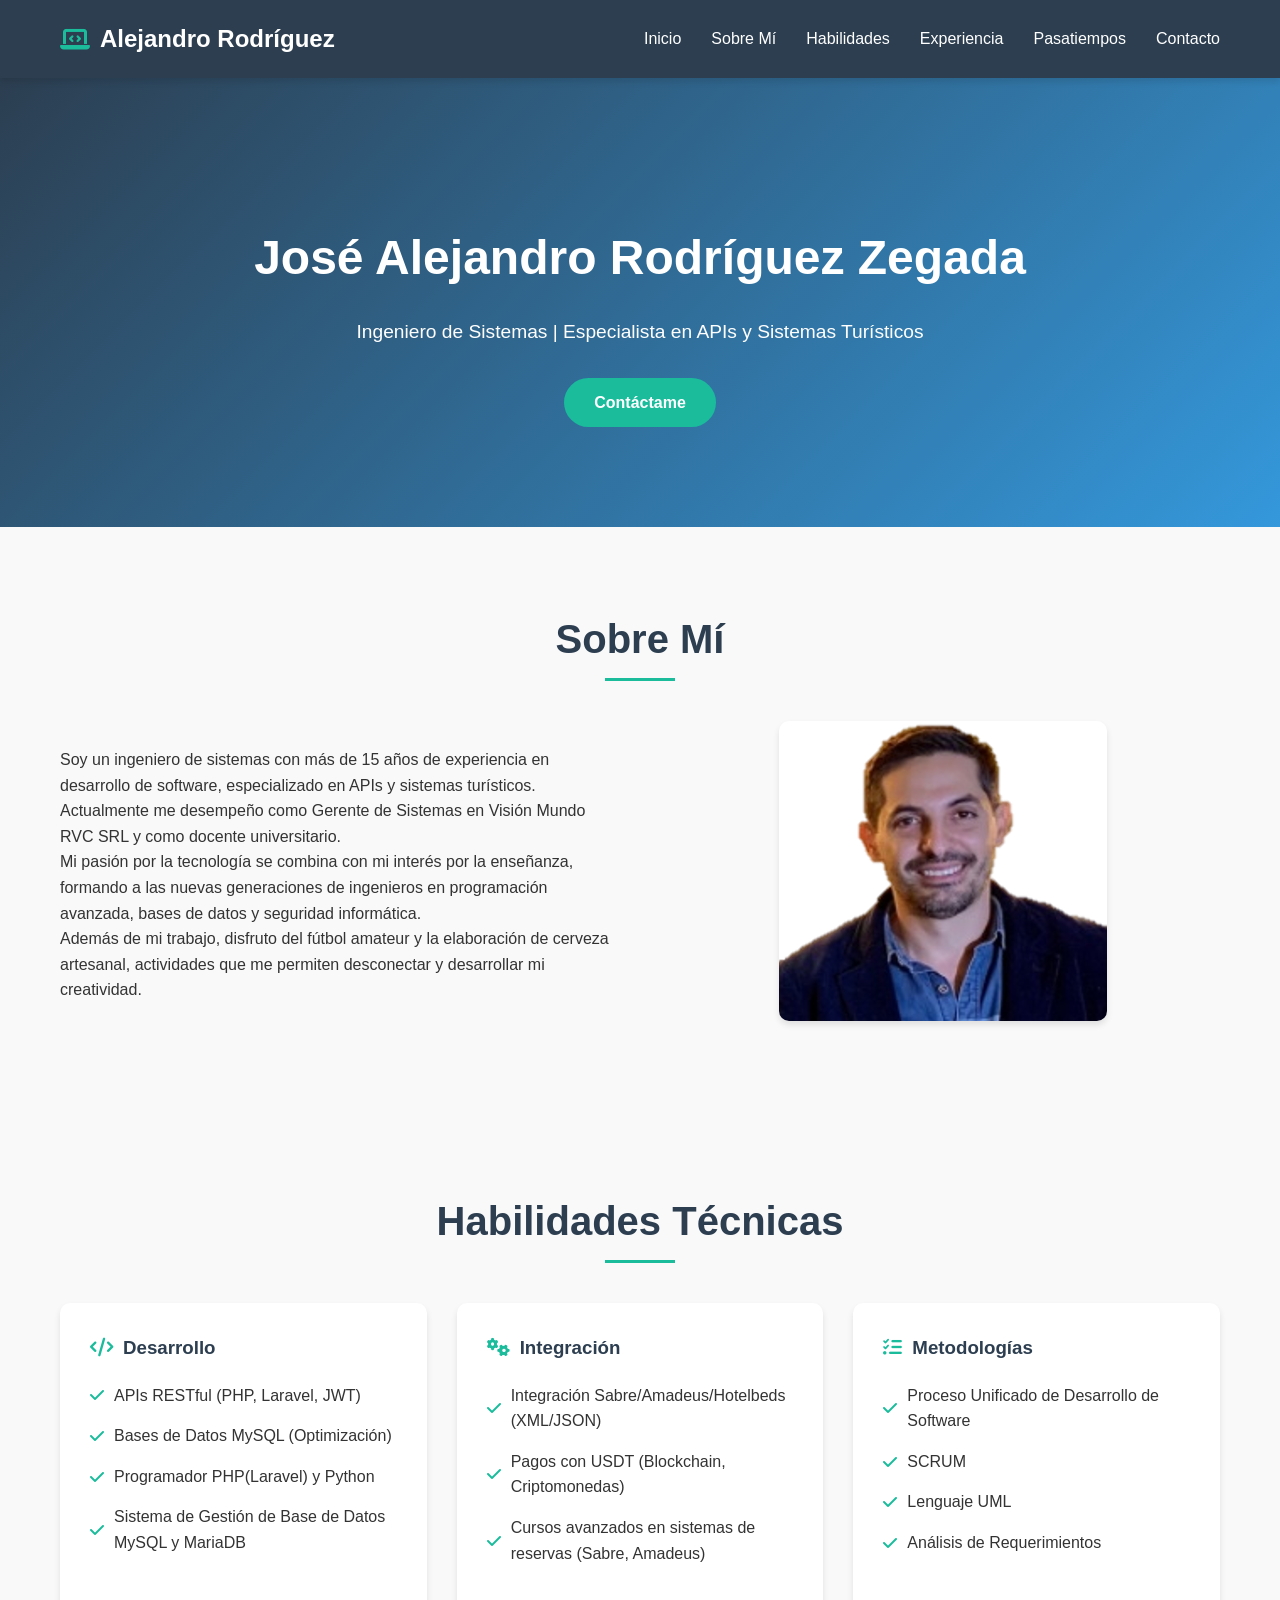
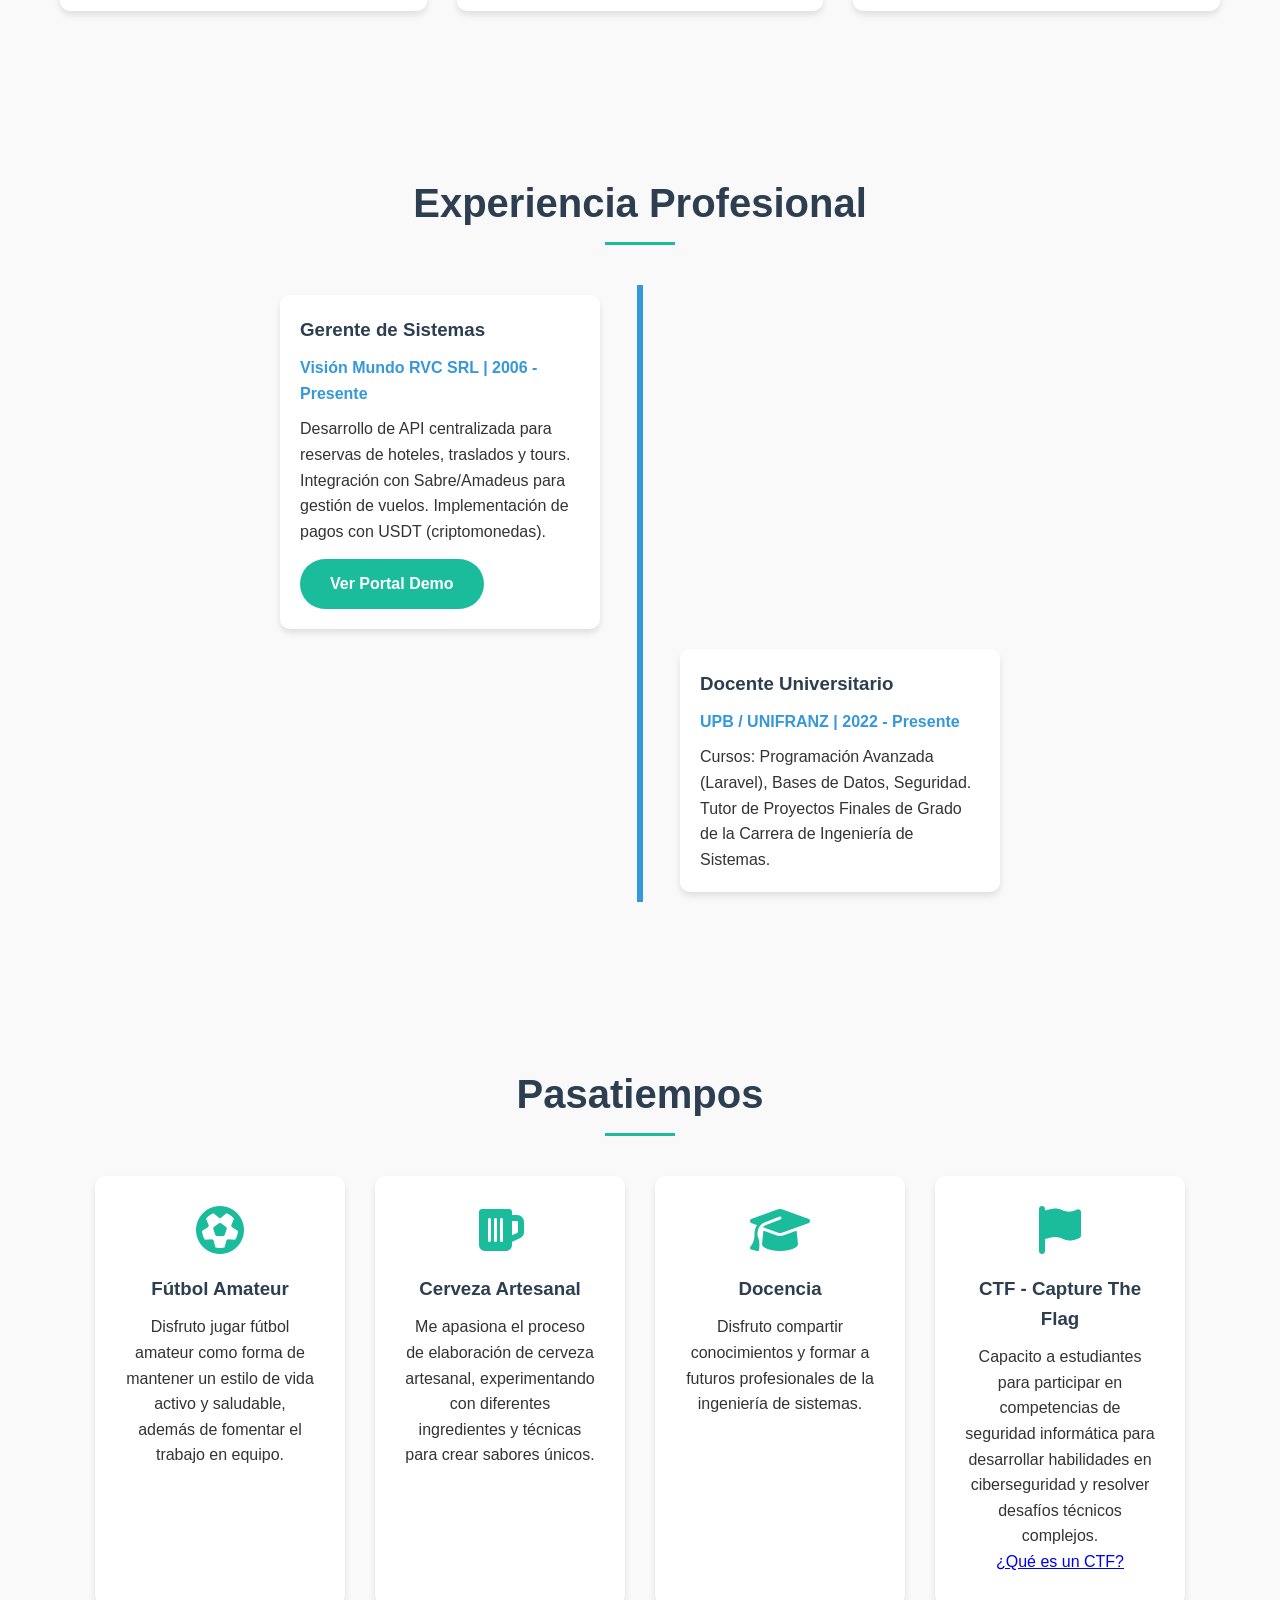
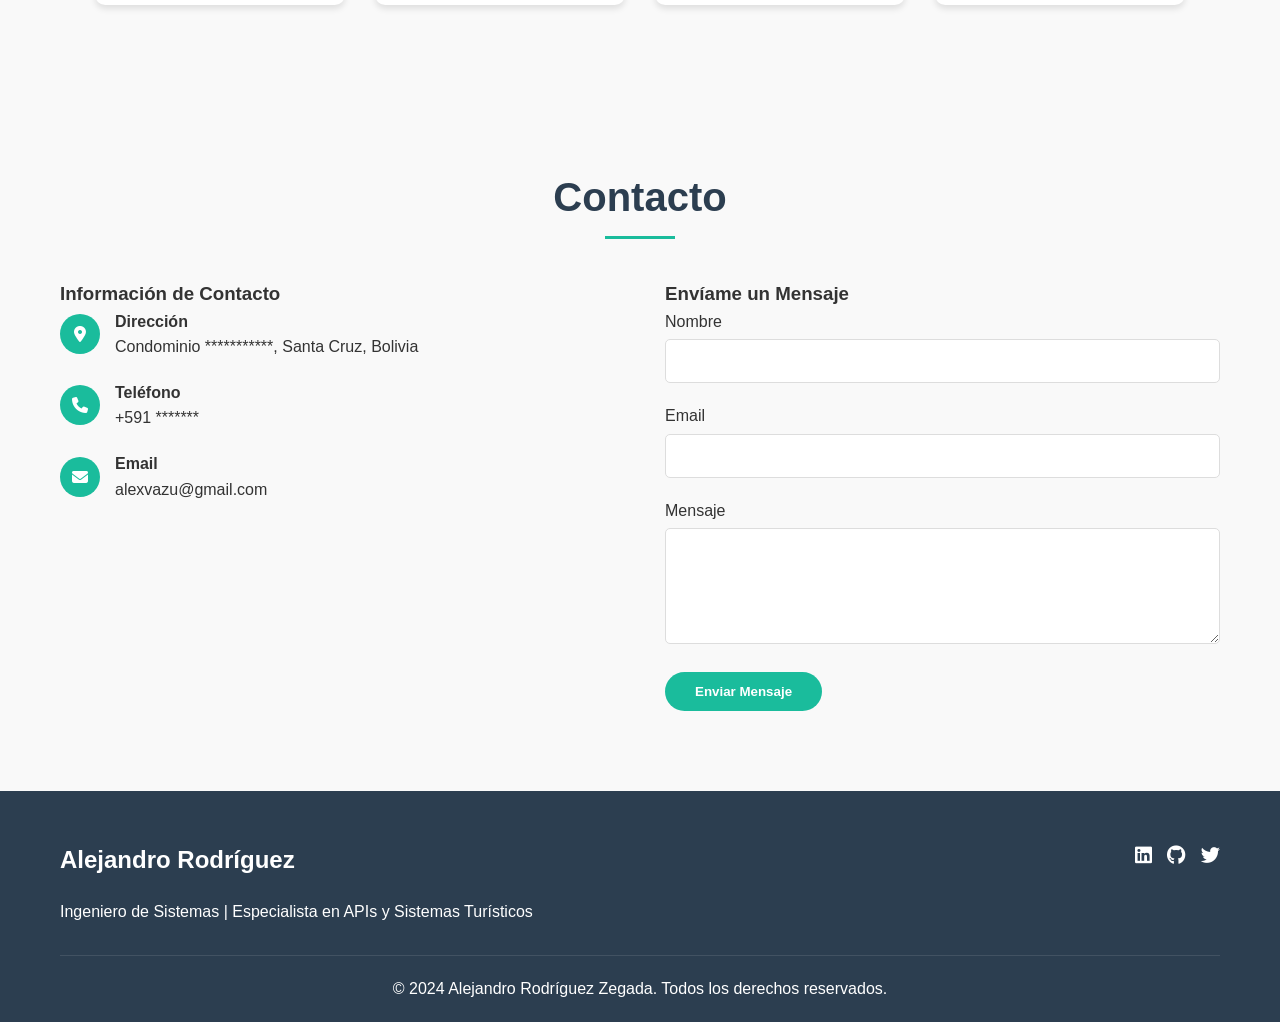
==== commit aa5788f3: "Link al Blog de CTF Link a Blogspot de CTF" ====
--- a/index.html
+++ b/index.html
@@ -692,6 +692,7 @@
                     <i class="fas fa-flag"></i>
                     <h3>CTF - Capture The Flag</h3>
                     <p>Capacito a estudiantes para participar en competencias de seguridad informática para desarrollar habilidades en ciberseguridad y resolver desafíos técnicos complejos.</p>
+                    <a href="https://alejandrorodriguezzegada.blogspot.com/2025/11/que-es-un-ctf.html">¿Qué es un CTF?</a>
                 </div>
             </div>
         </div>
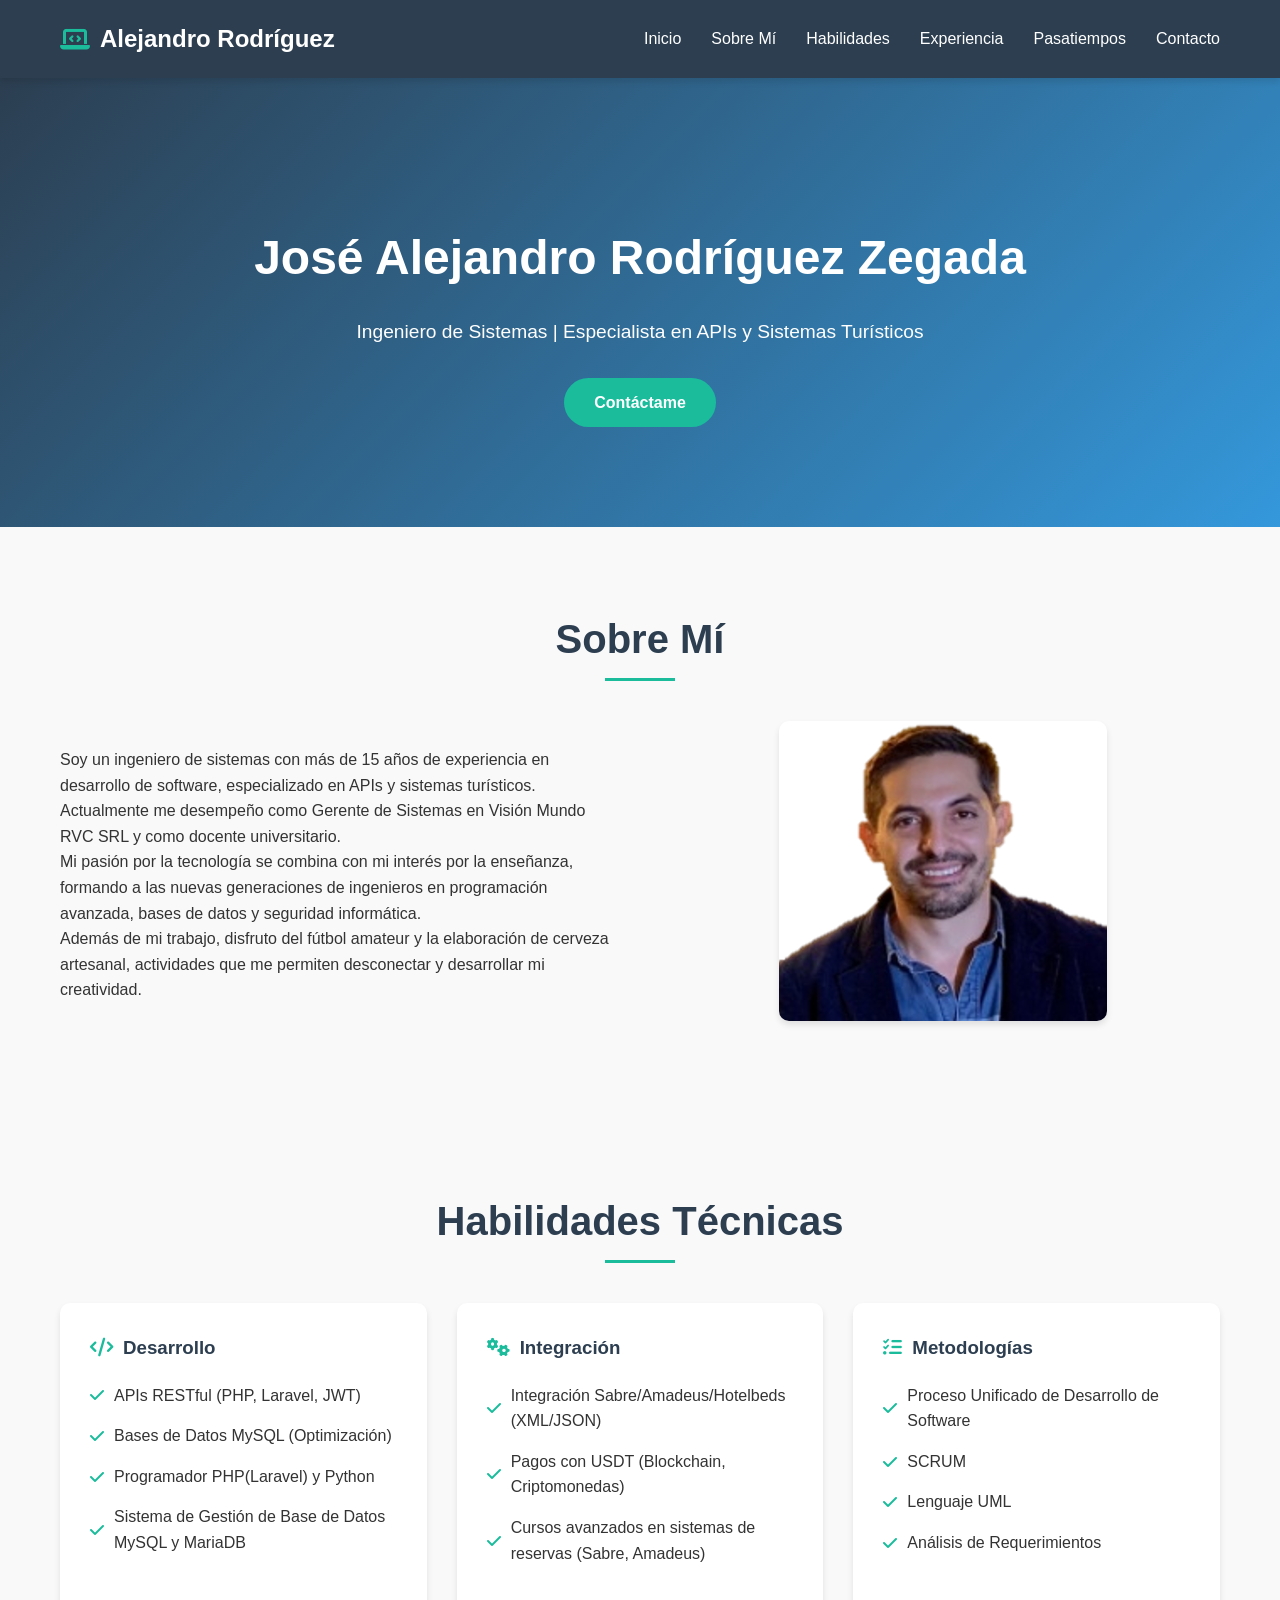
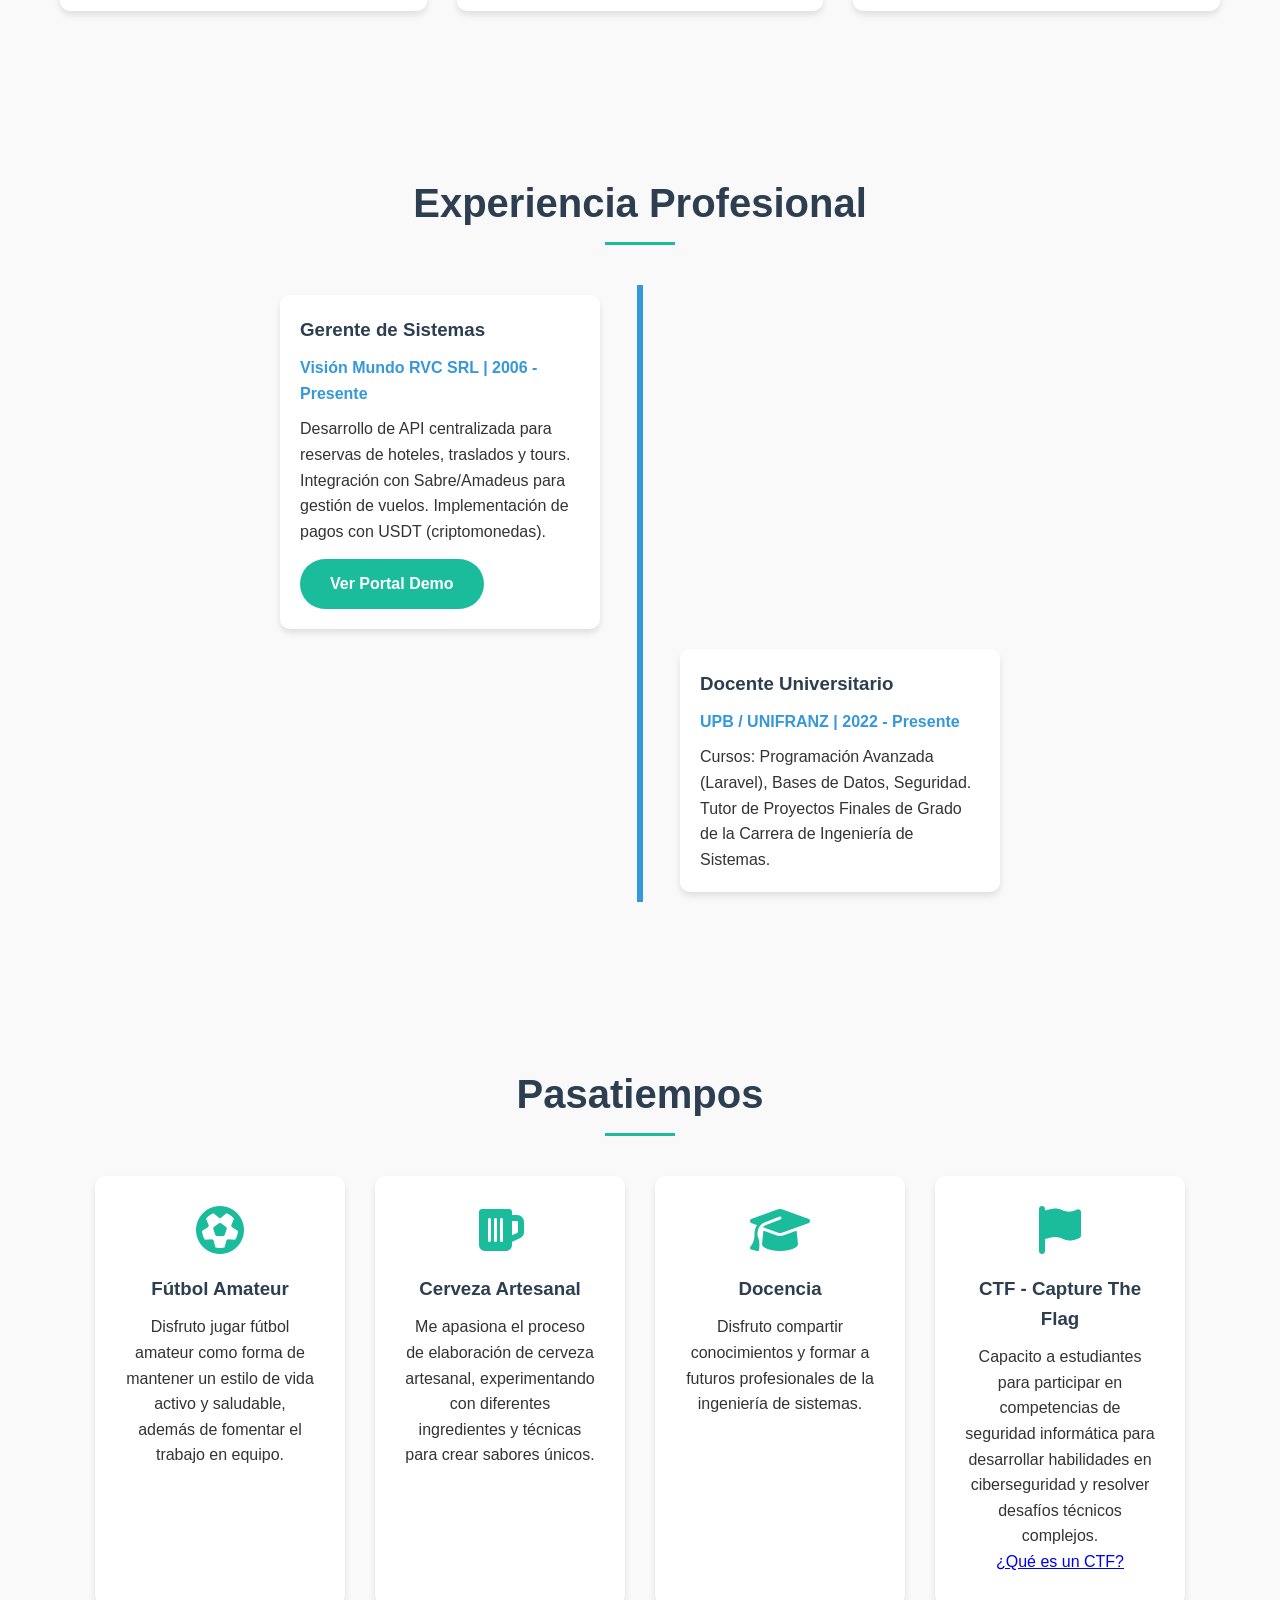
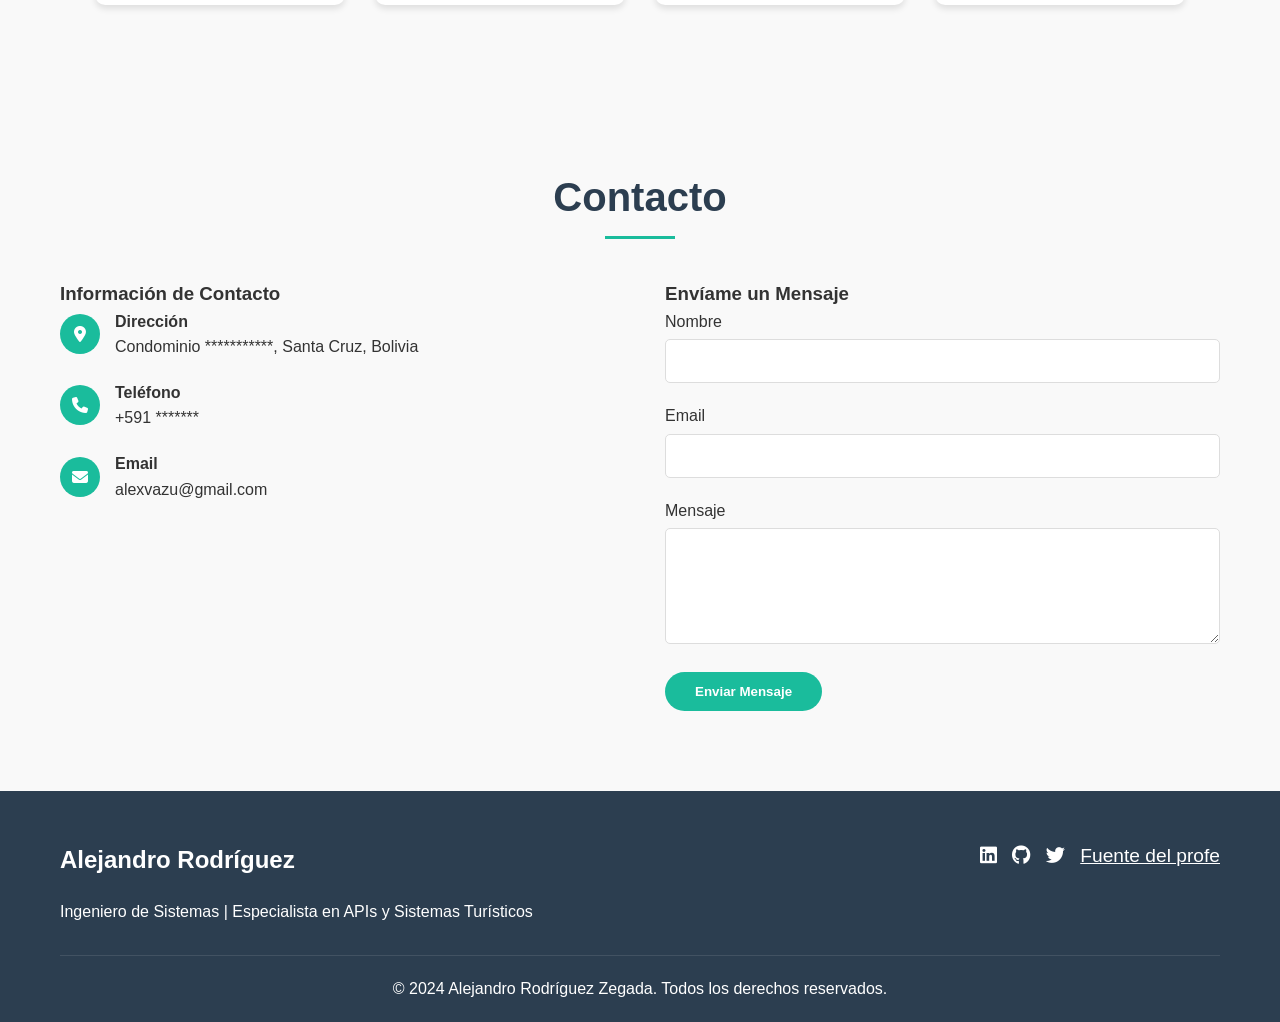
==== commit d183637f: "Cambios Cambios nuevo link en footer" ====
--- a/index.html
+++ b/index.html
@@ -764,6 +764,7 @@
                     <a href="https://www.linkedin.com/in/jose-alejandro-rodriguez-zegada-131968237/"><i class="fab fa-linkedin"></i></a>
                     <a href="https://github.com/alexvazu8/"><i class="fab fa-github"></i></a>
                     <a href="https://x.com/gavilanbom x"><i class="fab fa-twitter"></i></a>
+                    <a href="/fuentes">Fuente del profe</a>
                 </div>
             </div>
             <div class="copyright">
@@ -844,7 +845,8 @@
                     throw new Error('Error en el envío');
                 }
             } catch (error) {
-                formMessage.textContent = 'Hubo un error al enviar el mensaje. Por favor, intenta nuevamente.';
+                formMessage.textContent = 'Hubo un error al enviar el mensaje. Por favor, intenta nuevamente.
+                    01011000 00110101 01000010 01011000 01001011 01011001 01001100 01001101 01000101 01000010 01010011 01011000 01000111 01001001 01000100 01000110 01001110 01010001 01010001 01000111 00110100 00110011 00110011 01001110 01001101 01001010 01011010 01000111 01001011 01001001 01000100 01000101 01001101 01010110 01010111 01000011 01000001 00110101 01010100 01001010 01001110 01010010 01010111 01000111 01000011 00110011 01010100 01010000 01000101 01000010 01010011 01000111 01001011 01001001 01000011 01000011 01001101 01000110 00110010 01000111 00110010 01011001 01001100 01001111 01000101 01000010 01011001 01011000 01001011 01011010 01001010 01000001 01001111 01010110 00110010 01000111 01010011 00110011 01000100 01001010 01010000 01001010 01010001 01010011 01000001 01011001 01001100 01000101 01001110 01000110 00110011 01000111 01010011 00110011 01010100 01000010 01001110 01011010 00110101 01000111 01000011 00110100 01011010 00110111';
                 formMessage.className = 'form-message error';
             } finally {
                 // Restaurar botón
@@ -859,4 +861,4 @@
         });
     </script>
 </body>
-</html>+</html>
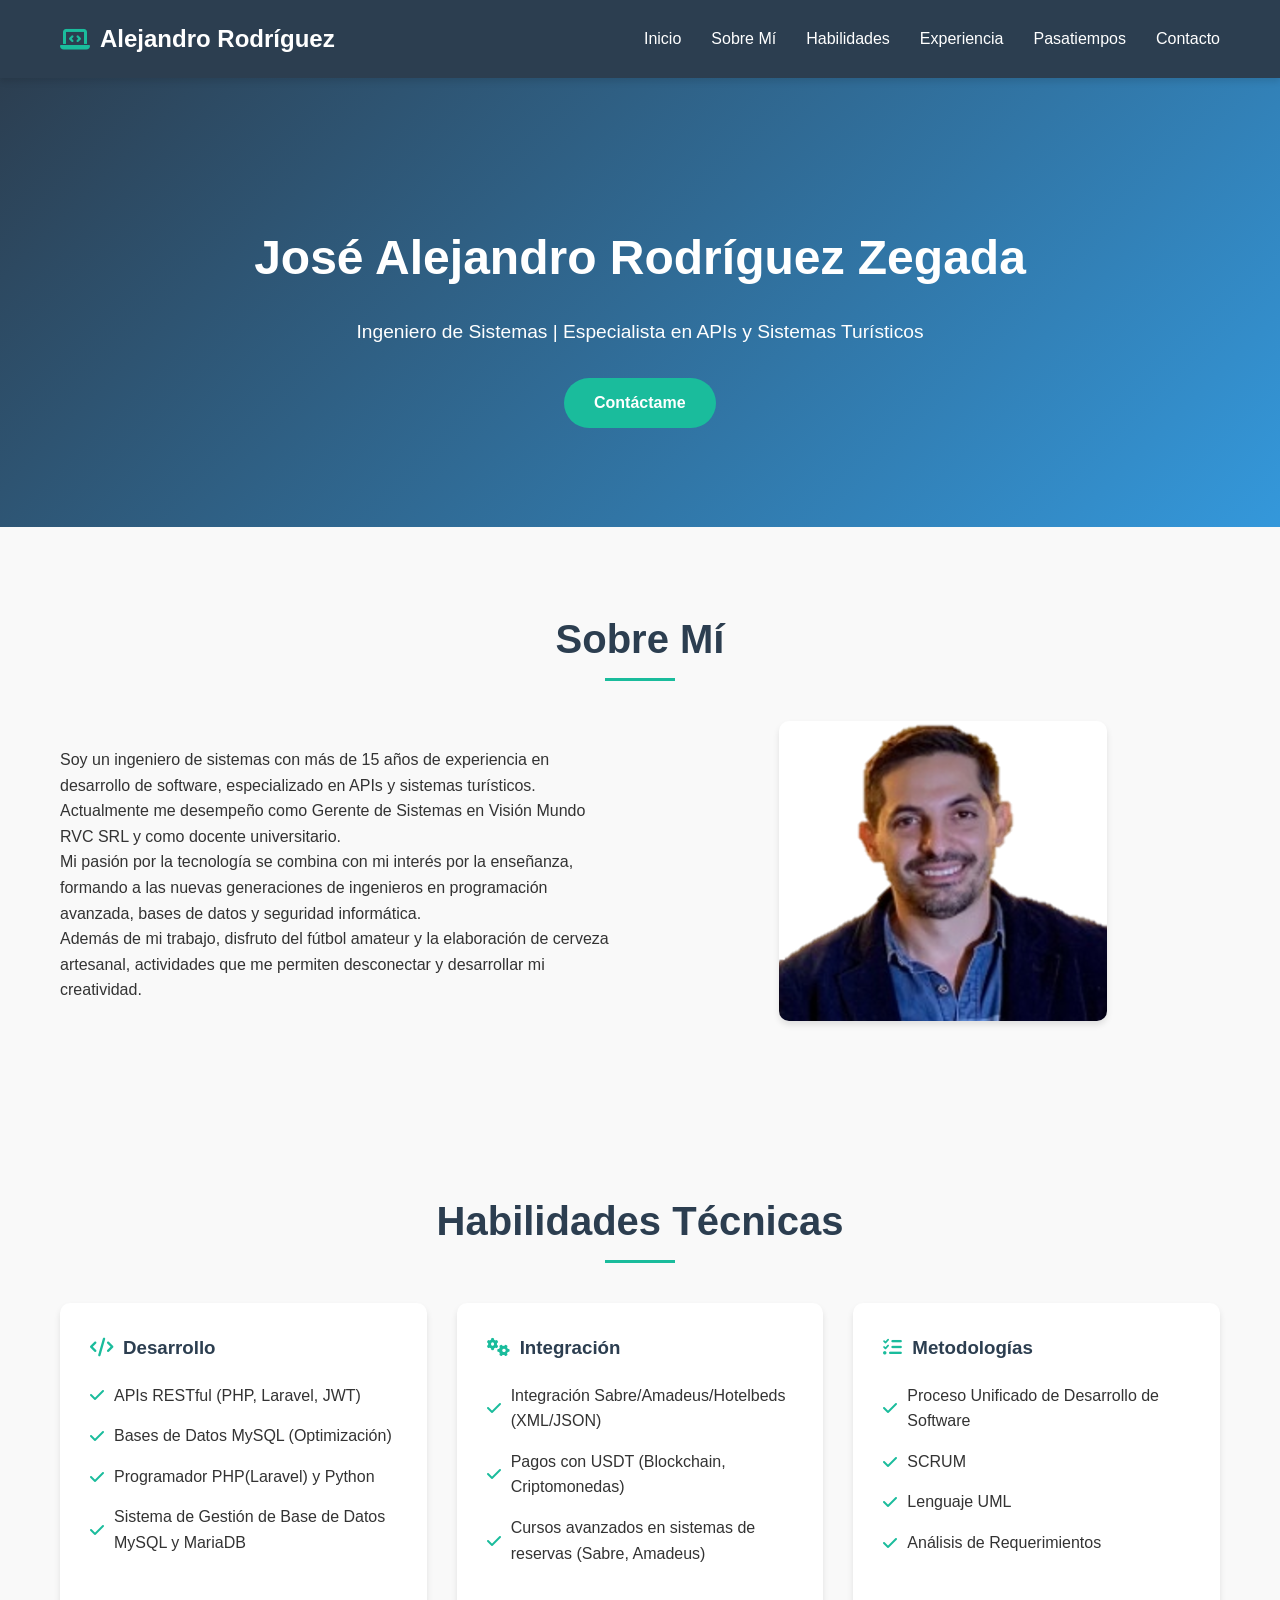
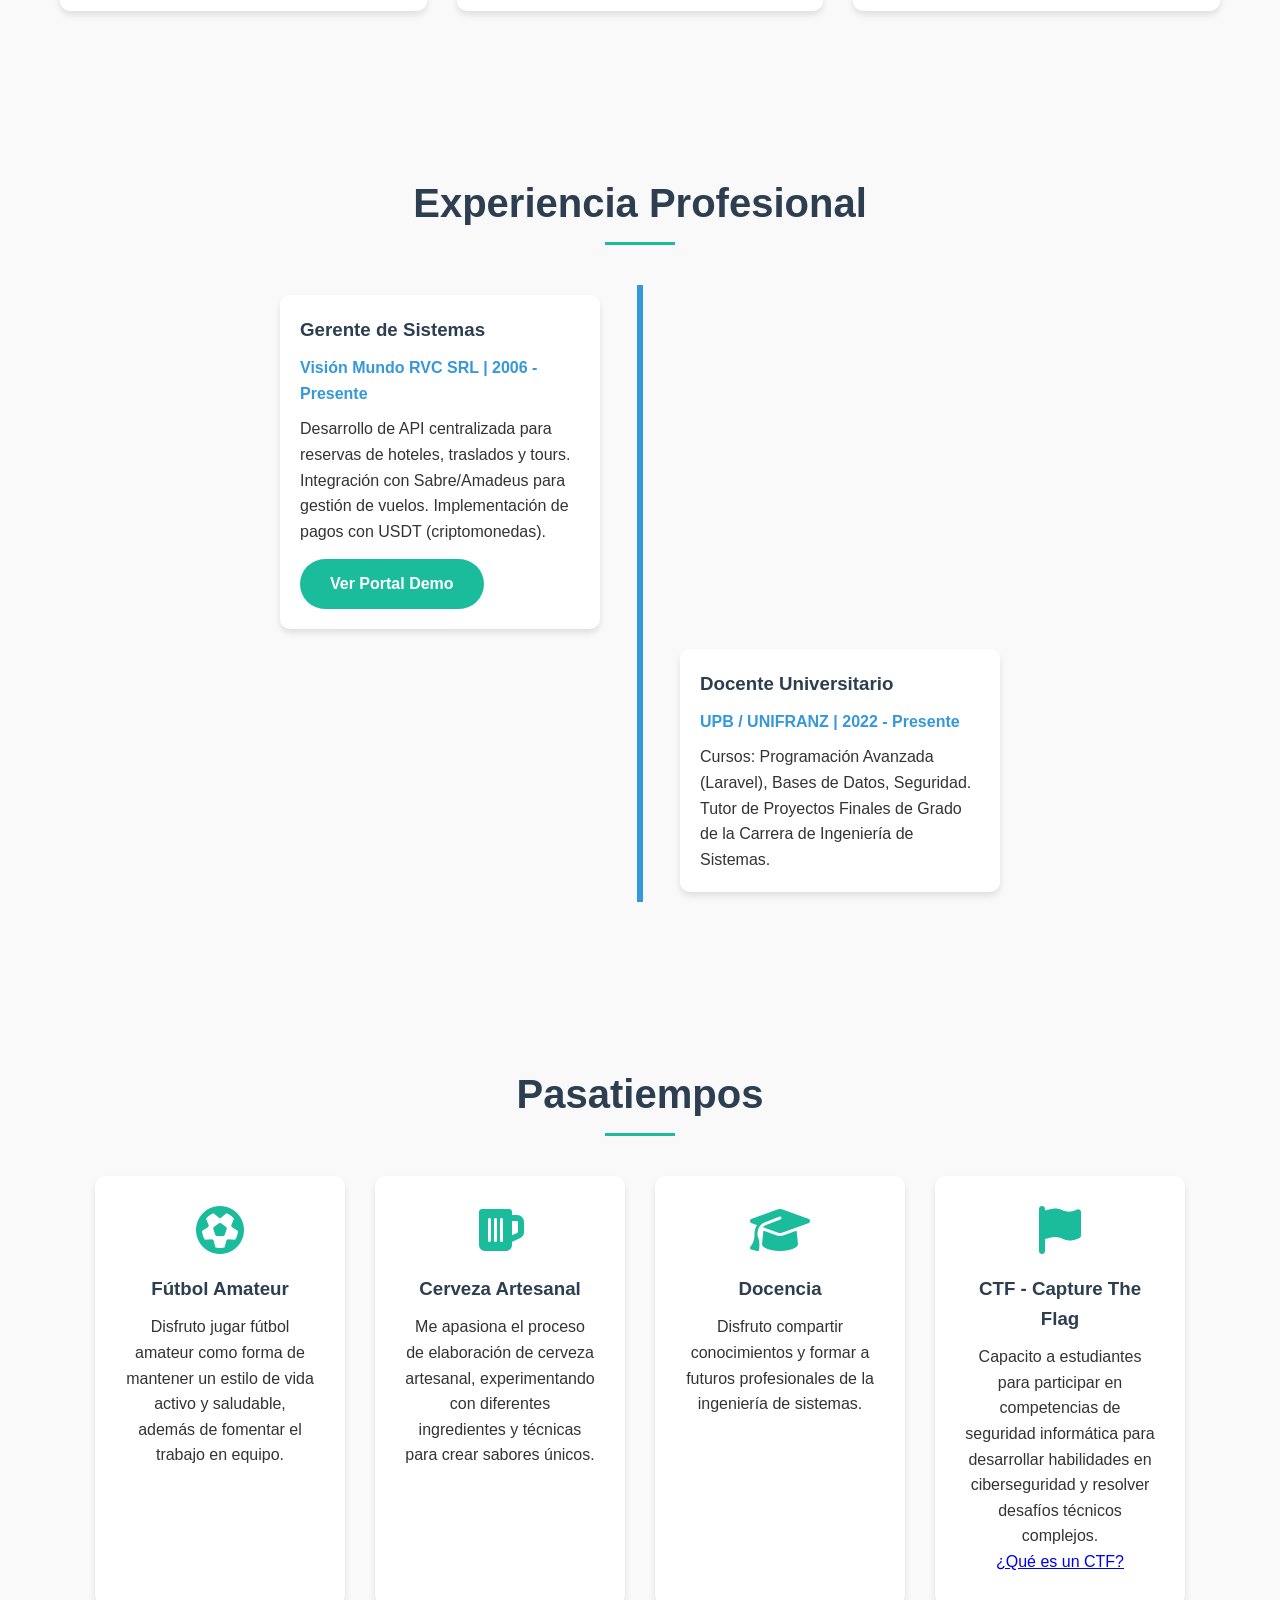
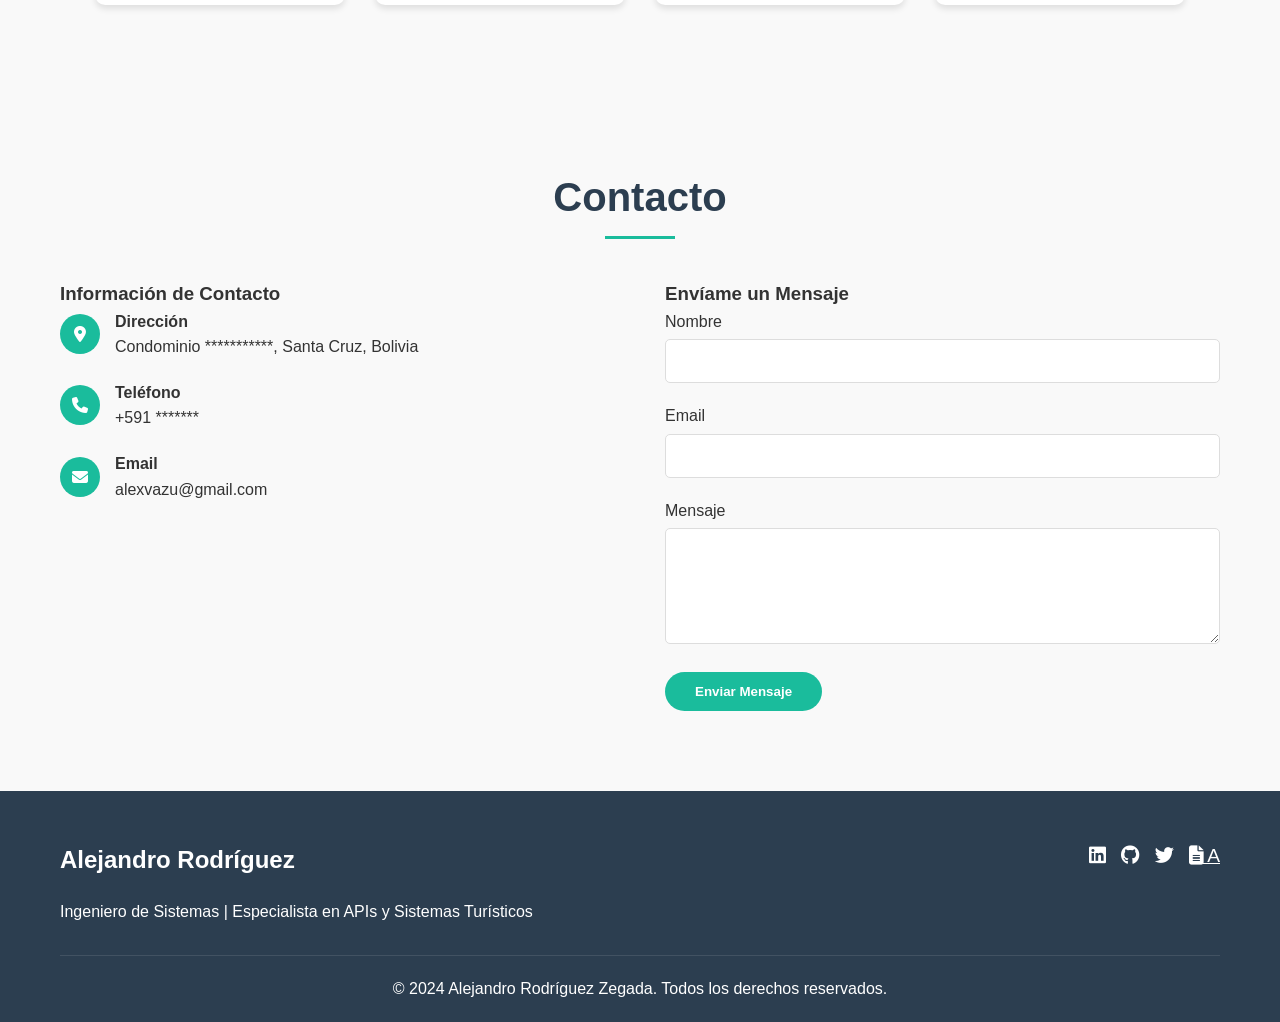
==== commit 4043c8d1: "Ultimos cambios Cambios finales" ====
--- a/index.html
+++ b/index.html
@@ -764,7 +764,7 @@
                     <a href="https://www.linkedin.com/in/jose-alejandro-rodriguez-zegada-131968237/"><i class="fab fa-linkedin"></i></a>
                     <a href="https://github.com/alexvazu8/"><i class="fab fa-github"></i></a>
                     <a href="https://x.com/gavilanbom x"><i class="fab fa-twitter"></i></a>
-                    <a href="/fuentes">Fuente del profe</a>
+                    <a href="/fuentes"><i class="fas fa-file-alt"></i> A</a>
                 </div>
             </div>
             <div class="copyright">
